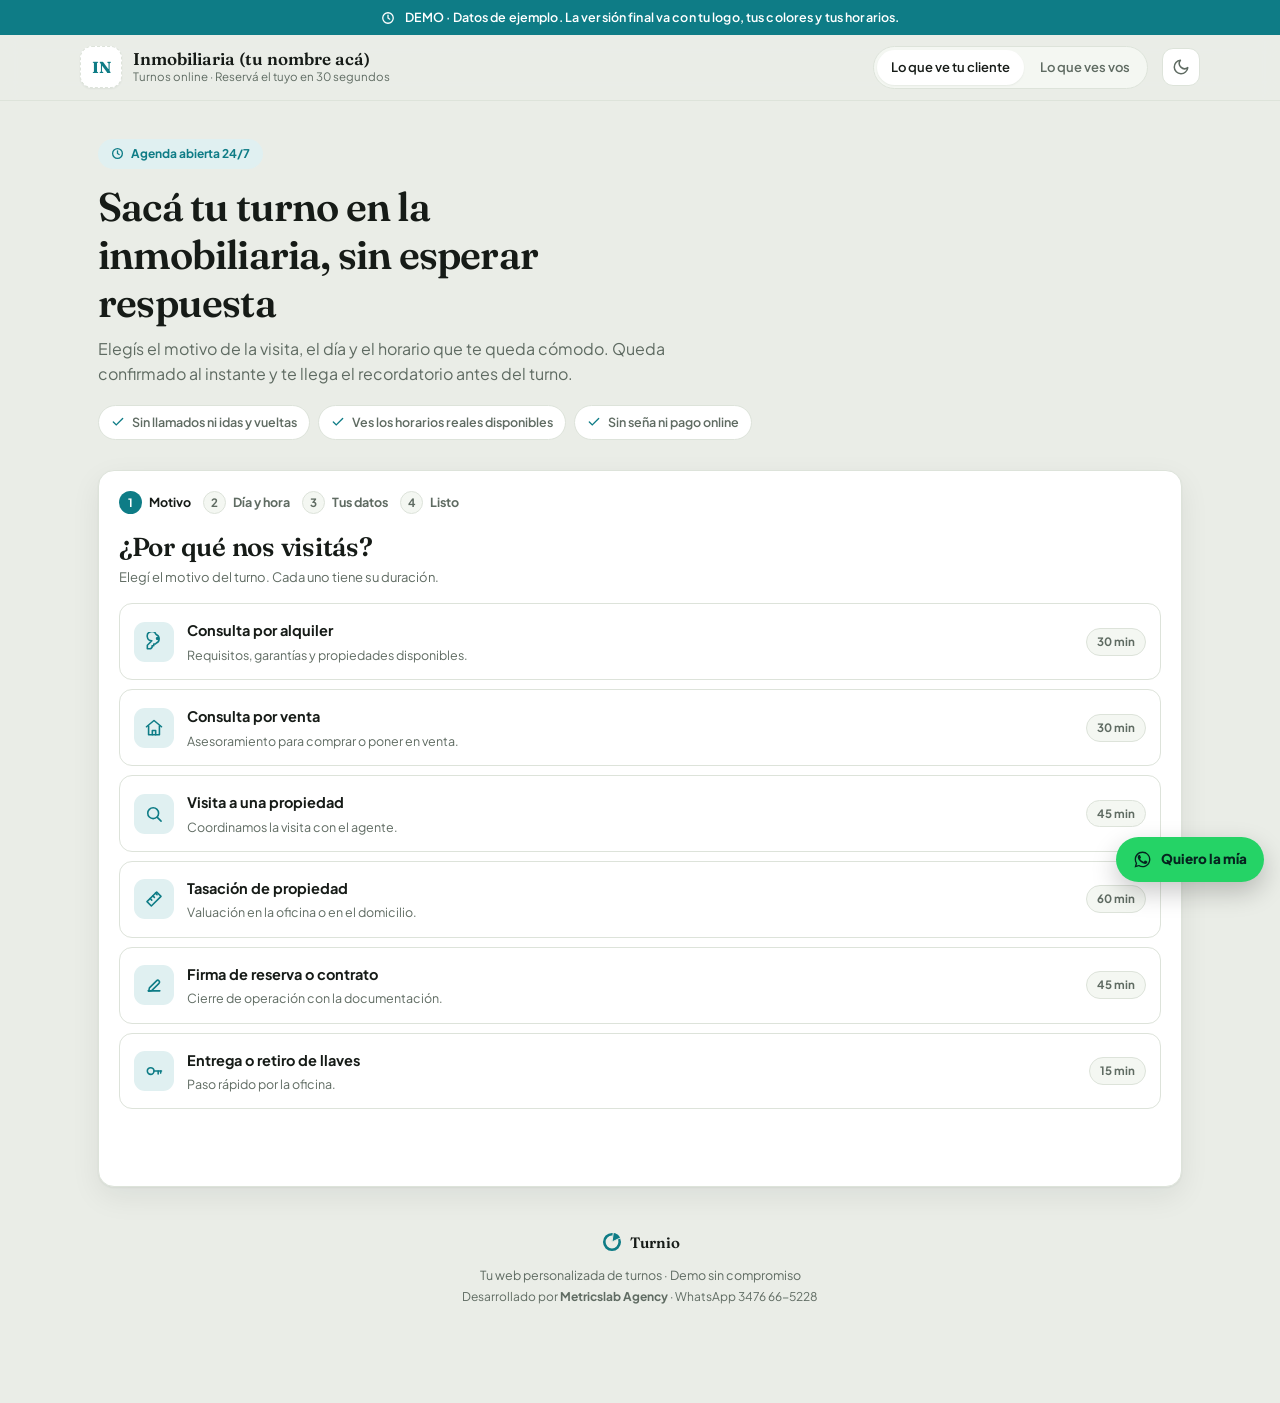
==== index.html @ 7fa16344 "Rename index_8.html to index.html" ====
<!doctype html>
<!--
  TURNIO · Tu web personalizada de turnos
  Demo a medida para inmobiliaria. Servicios, agentes y datos son de ejemplo.
  Sin sena y sin pago: solo agendar turno + panel de gestion.
  (c) Turnio · Desarrollado por Metricslab Agency · WhatsApp 3476 66-5228.
  Prohibida su reproduccion, copia o distribucion total o parcial sin autorizacion.

  ===========================================================
  PERSONALIZACION RAPIDA -> ver el objeto CONFIG al inicio del
  <script> principal (nombre, logo, colores, servicios, agentes).
  Los colores de marca se cambian en :root  --brand / --brand-d
  ===========================================================
-->
<html lang="es">
<head>
<meta charset="UTF-8" />
<meta name="viewport" content="width=device-width, initial-scale=1.0, viewport-fit=cover" />
<title>Turnio · Demo Inmobiliaria · Turnos online 24/7</title>
<meta name="description" content="Demo de Turnio para inmobiliarias: tus clientes reservan turno online 24/7 y vos manejas la agenda, las franjas horarias y los agentes desde tu panel." />
<meta name="author" content="Metricslab Agency" />
<meta name="robots" content="noindex" />
<meta property="og:title" content="Turnio · Turnos online para tu inmobiliaria" />
<meta property="og:description" content="Demo interactiva. Reserva de turnos 24/7 y panel de gestion con agenda por agente." />
<meta property="og:type" content="website" />
<link rel="icon" type="image/svg+xml" href="data:image/svg+xml,%3Csvg xmlns='http://www.w3.org/2000/svg' viewBox='0 0 100 100'%3E%3Cdefs%3E%3Cmask id='c'%3E%3Crect width='100' height='100' fill='white'/%3E%3Cpath d='M50 50 L91.34 29.83' stroke='black' stroke-width='4.5'/%3E%3Cpath d='M50 50 L56.40 4.45' stroke='black' stroke-width='4.5'/%3E%3C/mask%3E%3C/defs%3E%3Cg mask='url(%23c)' fill='%230E7C86' stroke='%230E7C86'%3E%3Ccircle cx='50' cy='50' r='35' fill='none' stroke-width='12'/%3E%3Cpath d='M50 50 L86.85 32.03 A41 41 0 0 0 55.71 9.40 Z'/%3E%3C/g%3E%3C/svg%3E" />
<link rel="preconnect" href="https://fonts.googleapis.com" />
<link rel="preconnect" href="https://fonts.gstatic.com" crossorigin />
<link href="https://fonts.googleapis.com/css2?family=Fraunces:opsz,wght@9..144,400;9..144,500;9..144,600;9..144,700&family=Plus+Jakarta+Sans:wght@400;500;600;700;800&display=swap" rel="stylesheet" />
<meta name="theme-color" content="#eaede7" media="(prefers-color-scheme: light)" />
<meta name="theme-color" content="#131714" media="(prefers-color-scheme: dark)" />
<script>
  (function(){ try{ if(window.matchMedia('(prefers-color-scheme: dark)').matches) document.documentElement.classList.add('dark'); }catch(e){} })()
</script>
<style>
:root{
  --brand:#0E7C86; --brand-d:#0a636b; --brand-ink:#ffffff; --brand-soft:#e0f0f1;
  --bg:#eaede7; --surf:#ffffff; --surf2:#f4f7f2; --txt:#161b17; --mut:#5f6b62;
  --bd:#dde3da; --bd2:#eaefe6;
  --ok:#20794d; --ok-soft:#dff0e6; --warn:#a76a12; --warn-soft:#fbeed5; --dang:#b6392c; --dang-soft:#fae2df;
  --sh:0 1px 2px rgba(20,30,25,.05), 0 10px 30px rgba(20,30,25,.07);
  --sh-s:0 1px 2px rgba(20,30,25,.06);
  --r:16px; --r-s:11px; --max:1120px;
}
html.dark{
  --brand:#37b3bd; --brand-d:#2b98a1; --brand-ink:#06231f; --brand-soft:#15343a;
  --bg:#111512; --surf:#191f1b; --surf2:#212823; --txt:#e9efea; --mut:#98a69e;
  --bd:#2a332d; --bd2:#232b26;
  --ok:#4cc38a; --ok-soft:#12301f; --warn:#e0a42b; --warn-soft:#332612; --dang:#f2705c; --dang-soft:#3a1c18;
  --sh:0 1px 2px rgba(0,0,0,.4), 0 12px 34px rgba(0,0,0,.35);
  --sh-s:0 1px 2px rgba(0,0,0,.4);
}
*{box-sizing:border-box}
html,body{margin:0;padding:0}
body{
  background:var(--bg); color:var(--txt);
  font-family:'Plus Jakarta Sans',system-ui,-apple-system,'Segoe UI',sans-serif;
  font-size:15px; line-height:1.55; -webkit-font-smoothing:antialiased;
  transition:background .25s ease,color .25s ease;
}
h1,h2,h3,h4{font-family:'Fraunces',Georgia,serif; font-weight:600; line-height:1.2; margin:0}
h1{font-size:clamp(26px,4.6vw,40px); letter-spacing:-.02em}
h2{font-size:clamp(20px,3vw,26px); letter-spacing:-.01em}
h3{font-size:17px}
p{margin:0}
a{color:inherit}
button,input,select,textarea{font:inherit;color:inherit}
.wrap{max-width:var(--max); margin:0 auto; padding:0 18px}
.mut{color:var(--mut)}
.sm{font-size:13px}
.xs{font-size:12px}
.b{font-weight:700}
.center{text-align:center}
.hide{display:none !important}

/* ---------- barra demo ---------- */
.demobar{background:var(--brand); color:var(--brand-ink); font-size:12.5px; font-weight:600; letter-spacing:.01em}
.demobar .wrap{display:flex; gap:10px; align-items:center; justify-content:center; padding:8px 18px; text-align:center; flex-wrap:wrap}
.demobar svg{flex:none}

/* ---------- header ---------- */
header{position:sticky; top:0; z-index:40; background:color-mix(in srgb,var(--bg) 88%,transparent); backdrop-filter:blur(10px); border-bottom:1px solid var(--bd)}
.hdr{display:flex; align-items:center; gap:14px; padding:11px 0; min-height:62px}
.brandbox{display:flex; align-items:center; gap:11px; min-width:0}
.logoph{width:42px;height:42px;border-radius:12px;background:var(--surf);border:1px dashed var(--bd);display:grid;place-items:center;flex:none;font-family:'Fraunces',serif;font-weight:700;font-size:16px;color:var(--brand);box-shadow:var(--sh-s)}
.bname{font-family:'Fraunces',serif; font-weight:600; font-size:17px; line-height:1.15; white-space:nowrap; overflow:hidden; text-overflow:ellipsis}
.bsub{font-size:11.5px; color:var(--mut); white-space:nowrap; overflow:hidden; text-overflow:ellipsis}
.spacer{flex:1}
.seg{display:flex; background:var(--surf2); border:1px solid var(--bd); border-radius:99px; padding:3px; gap:2px}
.seg button{border:0;background:transparent;border-radius:99px;padding:7px 14px;font-size:13px;font-weight:600;color:var(--mut);cursor:pointer;white-space:nowrap;transition:.15s}
.seg button.on{background:var(--surf); color:var(--txt); box-shadow:var(--sh-s)}
.iconbtn{width:38px;height:38px;border-radius:11px;border:1px solid var(--bd);background:var(--surf);display:grid;place-items:center;cursor:pointer;color:var(--mut);flex:none;transition:.15s}
.iconbtn:hover{color:var(--txt);border-color:var(--brand)}

/* ---------- generales ---------- */
.card{background:var(--surf); border:1px solid var(--bd); border-radius:var(--r); box-shadow:var(--sh)}
.pad{padding:20px}
.pad-s{padding:14px}
.btn{display:inline-flex;align-items:center;justify-content:center;gap:8px;border:1px solid transparent;background:var(--brand);color:var(--brand-ink);font-weight:700;font-size:14.5px;padding:12px 20px;border-radius:12px;cursor:pointer;transition:.15s;text-decoration:none}
.btn:hover{background:var(--brand-d)}
.btn:disabled{opacity:.45;cursor:not-allowed}
.btn.ghost{background:transparent;color:var(--txt);border-color:var(--bd)}
.btn.ghost:hover{border-color:var(--brand);color:var(--brand);background:transparent}
.btn.soft{background:var(--brand-soft);color:var(--brand);border-color:transparent}
.btn.sm{padding:8px 14px;font-size:13px;border-radius:10px}
.btn.wa{background:#25D366;color:#06231f}
.btn.wa:hover{background:#1eb757}
.pill{display:inline-flex;align-items:center;gap:6px;font-size:11.5px;font-weight:700;padding:4px 10px;border-radius:99px;background:var(--surf2);color:var(--mut);border:1px solid var(--bd)}
.pill.ok{background:var(--ok-soft);color:var(--ok);border-color:transparent}
.pill.warn{background:var(--warn-soft);color:var(--warn);border-color:transparent}
.pill.dang{background:var(--dang-soft);color:var(--dang);border-color:transparent}
.pill.brand{background:var(--brand-soft);color:var(--brand);border-color:transparent}
label.f{display:block;font-size:12.5px;font-weight:700;color:var(--mut);margin:0 0 5px}
input[type=text],input[type=tel],input[type=email],input[type=date],input[type=time],select,textarea{
  width:100%;background:var(--surf2);border:1px solid var(--bd);border-radius:11px;padding:11px 13px;font-size:14.5px;outline:none;transition:.15s}
input:focus,select:focus,textarea:focus{border-color:var(--brand);background:var(--surf);box-shadow:0 0 0 3px color-mix(in srgb,var(--brand) 16%,transparent)}
textarea{resize:vertical;min-height:78px}
.grid2{display:grid;grid-template-columns:1fr 1fr;gap:13px}
.row{display:flex;align-items:center;gap:10px}
.sep{height:1px;background:var(--bd2);margin:16px 0}
.switch{position:relative;width:42px;height:24px;border-radius:99px;background:var(--bd);border:0;cursor:pointer;flex:none;transition:.18s}
.switch:after{content:'';position:absolute;top:3px;left:3px;width:18px;height:18px;border-radius:50%;background:#fff;transition:.18s;box-shadow:0 1px 3px rgba(0,0,0,.3)}
.switch.on{background:var(--brand)}
.switch.on:after{left:21px}
.avat{width:34px;height:34px;border-radius:50%;display:grid;place-items:center;font-size:12.5px;font-weight:800;color:#fff;flex:none}

/* ---------- hero ---------- */
.hero{padding:38px 0 8px}
.hero .kicker{display:inline-flex;align-items:center;gap:7px;font-size:12px;font-weight:700;color:var(--brand);background:var(--brand-soft);padding:6px 13px;border-radius:99px;margin-bottom:14px}
.hero h1{margin-bottom:10px;max-width:19ch}
.hero p.lead{color:var(--mut);font-size:16px;max-width:52ch}
.feats{display:flex;gap:8px;flex-wrap:wrap;margin-top:18px}
.feat{display:flex;align-items:center;gap:7px;font-size:12.5px;font-weight:600;color:var(--mut);background:var(--surf);border:1px solid var(--bd);padding:7px 12px;border-radius:99px}
.feat svg{color:var(--brand)}

/* ---------- wizard ---------- */
.steps{display:flex;align-items:center;gap:6px;margin-bottom:18px;flex-wrap:wrap}
.step{display:flex;align-items:center;gap:7px;font-size:12.5px;font-weight:700;color:var(--mut)}
.step .n{width:23px;height:23px;border-radius:50%;display:grid;place-items:center;background:var(--surf2);border:1px solid var(--bd);font-size:11.5px}
.step.on{color:var(--txt)} .step.on .n{background:var(--brand);color:var(--brand-ink);border-color:transparent}
.step.done .n{background:var(--brand-soft);color:var(--brand);border-color:transparent}
.step .bar{width:16px;height:1.5px;background:var(--bd)}
.opt{display:flex;align-items:center;gap:13px;width:100%;text-align:left;background:var(--surf);border:1.5px solid var(--bd);border-radius:13px;padding:14px;cursor:pointer;transition:.15s;margin-bottom:9px}
.opt:hover{border-color:var(--brand);transform:translateY(-1px)}
.opt.sel{border-color:var(--brand);background:var(--brand-soft)}
.opt .ic{width:40px;height:40px;border-radius:11px;background:var(--brand-soft);color:var(--brand);display:grid;place-items:center;flex:none}
.opt.sel .ic{background:var(--brand);color:var(--brand-ink)}
.opt .t{font-weight:700;font-size:14.5px}
.opt .d{font-size:12.5px;color:var(--mut)}
.days{display:flex;gap:8px;overflow-x:auto;padding:2px 2px 10px;scrollbar-width:thin}
.day{flex:none;width:64px;padding:9px 0;border-radius:12px;border:1.5px solid var(--bd);background:var(--surf);cursor:pointer;text-align:center;transition:.15s}
.day:hover:not(:disabled){border-color:var(--brand)}
.day.sel{background:var(--brand);border-color:var(--brand);color:var(--brand-ink)}
.day:disabled{opacity:.35;cursor:not-allowed}
.day .dw{font-size:10.5px;font-weight:700;text-transform:uppercase;letter-spacing:.04em;opacity:.75}
.day .dn{font-size:19px;font-weight:800;font-family:'Fraunces',serif;line-height:1.15}
.day .dm{font-size:10.5px;opacity:.7}
.slots{display:grid;grid-template-columns:repeat(auto-fill,minmax(84px,1fr));gap:8px}
.slot{padding:11px 4px;border-radius:11px;border:1.5px solid var(--bd);background:var(--surf);font-weight:700;font-size:14px;cursor:pointer;transition:.15s}
.slot:hover{border-color:var(--brand);color:var(--brand)}
.slot.sel{background:var(--brand);border-color:var(--brand);color:var(--brand-ink)}
.resume{background:var(--surf2);border:1px solid var(--bd);border-radius:13px;padding:14px}
.resume .l{display:flex;justify-content:space-between;gap:12px;padding:5px 0;font-size:13.5px}
.resume .l span:first-child{color:var(--mut)}
.resume .l span:last-child{font-weight:700;text-align:right}
.okmark{width:64px;height:64px;border-radius:50%;background:var(--ok-soft);color:var(--ok);display:grid;place-items:center;margin:0 auto 14px}

/* ---------- panel ---------- */
.ptabs{display:flex;gap:6px;overflow-x:auto;padding-bottom:2px;margin-bottom:16px}
.ptab{flex:none;border:1px solid var(--bd);background:var(--surf);border-radius:99px;padding:8px 15px;font-size:13px;font-weight:700;color:var(--mut);cursor:pointer;transition:.15s;display:flex;align-items:center;gap:7px}
.ptab.on{background:var(--txt);color:var(--bg);border-color:transparent}
.kpis{display:grid;grid-template-columns:repeat(4,1fr);gap:11px;margin-bottom:16px}
.kpi{background:var(--surf);border:1px solid var(--bd);border-radius:13px;padding:13px 14px}
.kpi .v{font-family:'Fraunces',serif;font-size:25px;font-weight:600;line-height:1.1}
.kpi .k{font-size:11.5px;color:var(--mut);font-weight:600}
.appt{display:flex;gap:12px;align-items:flex-start;padding:13px;border:1px solid var(--bd);border-radius:13px;background:var(--surf);margin-bottom:9px}
.appt.cancel{opacity:.55}
.appt.block{background:repeating-linear-gradient(45deg,var(--surf2),var(--surf2) 8px,transparent 8px,transparent 16px)}
.appt .hh{font-family:'Fraunces',serif;font-size:18px;font-weight:600;width:56px;flex:none;line-height:1.2}
.appt .hh small{display:block;font-family:'Plus Jakarta Sans',sans-serif;font-size:10.5px;color:var(--mut);font-weight:600}
.hrow{display:flex;align-items:center;gap:10px;padding:11px 0;border-bottom:1px solid var(--bd2);flex-wrap:wrap}
.hrow:last-child{border-bottom:0}
.hrow .dname{width:88px;font-weight:700;font-size:13.5px;flex:none;text-transform:capitalize}
.blk{display:flex;align-items:center;gap:6px;background:var(--surf2);border:1px solid var(--bd);border-radius:10px;padding:5px 8px}
.blk input[type=time]{width:96px;padding:5px 7px;font-size:13px;border-radius:7px;background:var(--surf)}
.xbtn{border:0;background:transparent;color:var(--mut);cursor:pointer;font-size:16px;line-height:1;padding:2px 4px;border-radius:6px}
.xbtn:hover{color:var(--dang);background:var(--dang-soft)}
.note{background:var(--brand-soft);border-radius:13px;padding:13px 15px;font-size:13.5px;color:var(--txt);display:flex;gap:11px;align-items:flex-start}
.note svg{color:var(--brand);flex:none;margin-top:2px}
.tbl{width:100%;border-collapse:collapse;font-size:13.5px}
.tbl th{text-align:left;font-size:11.5px;color:var(--mut);text-transform:uppercase;letter-spacing:.05em;padding:0 10px 9px;font-weight:700}
.tbl td{padding:11px 10px;border-top:1px solid var(--bd2);vertical-align:middle}

/* ---------- whatsapp cta ---------- */
#wafab{position:fixed;right:16px;bottom:18px;z-index:60;display:flex;align-items:center;gap:9px;background:#25D366;color:#06231f;font-weight:800;font-size:13.5px;padding:12px 17px;border-radius:99px;text-decoration:none;box-shadow:0 10px 26px rgba(0,0,0,.22);transition:.18s}
#wafab:hover{transform:translateY(-2px)}
#cta{position:fixed;inset:0;z-index:90;background:rgba(10,16,13,.55);backdrop-filter:blur(3px);display:grid;place-items:end center;padding:18px;opacity:0;transition:opacity .25s ease}
#cta.on{opacity:1}
#cta .box{background:var(--surf);border:1px solid var(--bd);border-radius:20px;padding:22px;max-width:400px;width:100%;box-shadow:0 20px 60px rgba(0,0,0,.3);transform:translateY(16px);transition:transform .28s cubic-bezier(.2,.8,.3,1);position:relative;text-align:center}
#cta.on .box{transform:none}
#cta .x{position:absolute;top:10px;right:12px;border:0;background:transparent;color:var(--mut);font-size:23px;line-height:1;cursor:pointer}
#cta h3{font-size:20px;margin-bottom:7px}
#cta p{color:var(--mut);font-size:14px;margin-bottom:16px}
#cta .btn{width:100%}
#cta .later{margin-top:9px;border:0;background:transparent;color:var(--mut);font-size:12.5px;font-weight:600;cursor:pointer;text-decoration:underline}
@media(min-width:560px){#cta{place-items:center}}

footer{padding:34px 0 96px;color:var(--mut);font-size:12.5px}
.tio{display:inline-flex;align-items:center;gap:7px;font-family:'Fraunces',serif;font-weight:600;color:var(--txt);font-size:15px}

@media(max-width:760px){
  .grid2{grid-template-columns:1fr}
  .kpis{grid-template-columns:1fr 1fr}
  .hdr{flex-wrap:wrap;padding:10px 0;gap:10px}
  .brandbox{flex:1;min-width:0}
  .hdr .spacer{display:none}
  .seg{width:100%;order:3}
  .seg button{flex:1}
  .hero{padding:26px 0 4px}
  .pad{padding:16px}
  .appt .hh{width:50px;font-size:16px}
  .hrow .dname{width:100%}
}
</style>
</head>
<body>

<div class="demobar">
  <div class="wrap">
    <svg width="14" height="14" viewBox="0 0 24 24" fill="none" stroke="currentColor" stroke-width="2.2" stroke-linecap="round"><circle cx="12" cy="12" r="9"/><path d="M12 7v5l3 2"/></svg>
    <span id="demotxt">DEMO · Datos de ejemplo. La versión final va con tu logo, tus colores y tus horarios.</span>
  </div>
</div>

<header>
  <div class="wrap hdr">
    <div class="brandbox">
      <div class="logoph" id="logoph" title="Acá va el logo de la inmobiliaria">IN</div>
      <div style="min-width:0">
        <div class="bname" id="bname">Inmobiliaria (tu nombre acá)</div>
        <div class="bsub" id="bsub">Turnos online · Reservá el tuyo en 30 segundos</div>
      </div>
    </div>
    <div class="spacer"></div>
    <div class="seg" role="tablist">
      <button id="tab-cli" class="on">Lo que ve tu cliente</button>
      <button id="tab-pan">Lo que ves vos</button>
    </div>
    <button class="iconbtn" id="theme" aria-label="Cambiar tema">
      <svg id="ic-moon" width="18" height="18" viewBox="0 0 24 24" fill="none" stroke="currentColor" stroke-width="2" stroke-linecap="round" stroke-linejoin="round"><path d="M21 12.8A9 9 0 1 1 11.2 3a7 7 0 0 0 9.8 9.8z"/></svg>
      <svg id="ic-sun" class="hide" width="18" height="18" viewBox="0 0 24 24" fill="none" stroke="currentColor" stroke-width="2" stroke-linecap="round"><circle cx="12" cy="12" r="4.2"/><path d="M12 2v2M12 20v2M2 12h2M20 12h2M4.9 4.9l1.5 1.5M17.6 17.6l1.5 1.5M19.1 4.9l-1.5 1.5M6.4 17.6l-1.5 1.5"/></svg>
    </button>
  </div>
</header>

<!-- ============ VISTA CLIENTE ============ -->
<main id="view-cli">
  <section class="hero">
    <div class="wrap">
      <span class="kicker">
        <svg width="13" height="13" viewBox="0 0 24 24" fill="none" stroke="currentColor" stroke-width="2.4" stroke-linecap="round"><circle cx="12" cy="12" r="9"/><path d="M12 7v5l3 2"/></svg>
        Agenda abierta 24/7
      </span>
      <h1>Sacá tu turno en la inmobiliaria, sin esperar respuesta</h1>
      <p class="lead">Elegís el motivo de la visita, el día y el horario que te queda cómodo. Queda confirmado al instante y te llega el recordatorio antes del turno.</p>
      <div class="feats">
        <span class="feat"><svg width="14" height="14" viewBox="0 0 24 24" fill="none" stroke="currentColor" stroke-width="2.3" stroke-linecap="round"><path d="M20 6L9 17l-5-5"/></svg> Sin llamados ni idas y vueltas</span>
        <span class="feat"><svg width="14" height="14" viewBox="0 0 24 24" fill="none" stroke="currentColor" stroke-width="2.3" stroke-linecap="round"><path d="M20 6L9 17l-5-5"/></svg> Ves los horarios reales disponibles</span>
        <span class="feat"><svg width="14" height="14" viewBox="0 0 24 24" fill="none" stroke="currentColor" stroke-width="2.3" stroke-linecap="round"><path d="M20 6L9 17l-5-5"/></svg> Sin seña ni pago online</span>
      </div>
    </div>
  </section>

  <section class="wrap" style="padding-top:22px;padding-bottom:10px">
    <div class="card pad" id="wizard">
      <div class="steps" id="steps"></div>
      <div id="stepbody"></div>
      <div class="row" id="navrow" style="margin-top:18px;justify-content:space-between">
        <button class="btn ghost sm" id="back">Volver</button>
        <button class="btn" id="next">Continuar</button>
      </div>
    </div>
  </section>
</main>

<!-- ============ VISTA PANEL ============ -->
<main id="view-pan" class="hide">
  <section class="wrap" style="padding-top:24px">
    <div class="row" style="justify-content:space-between;align-items:flex-end;flex-wrap:wrap;gap:12px;margin-bottom:16px">
      <div>
        <h2>Panel de gestión</h2>
        <p class="mut sm">Esto lo ves solo vos. Desde acá manejás la agenda, las franjas horarias y los agentes.</p>
      </div>
      <span class="pill brand">
        <svg width="12" height="12" viewBox="0 0 24 24" fill="none" stroke="currentColor" stroke-width="2.4" stroke-linecap="round"><rect x="3" y="11" width="18" height="10" rx="2"/><path d="M8 11V7a4 4 0 0 1 8 0v4"/></svg>
        Acceso privado
      </span>
    </div>

    <div class="kpis" id="kpis"></div>

    <div class="ptabs" id="ptabs">
      <button class="ptab on" data-p="agenda">Agenda</button>
      <button class="ptab" data-p="horarios">Horarios y franjas</button>
      <button class="ptab" data-p="agentes">Agentes</button>
      <button class="ptab" data-p="servicios">Tipos de turno</button>
    </div>

    <div id="panelbody"></div>
  </section>
</main>

<footer>
  <div class="wrap center">
    <div class="tio">
      <svg width="22" height="22" viewBox="0 0 100 100"><defs><mask id="tiomask"><rect width="100" height="100" fill="white"/><path d="M50 50 L91.34 29.83" stroke="black" stroke-width="4.5"/><path d="M50 50 L56.40 4.45" stroke="black" stroke-width="4.5"/></mask></defs><g mask="url(#tiomask)" fill="currentColor" stroke="currentColor" style="color:var(--brand)"><circle cx="50" cy="50" r="35" fill="none" stroke-width="12"/><path d="M50 50 L86.85 32.03 A41 41 0 0 0 55.71 9.40 Z"/></g></svg>
      Turnio
    </div>
    <p style="margin-top:7px">Tu web personalizada de turnos · Demo sin compromiso</p>
    <p style="margin-top:3px" class="xs">Desarrollado por <strong>Metricslab Agency</strong> · WhatsApp 3476 66-5228</p>
  </div>
</footer>

<a id="wafab" href="#" target="_blank" rel="noopener">
  <svg width="19" height="19" viewBox="0 0 24 24" fill="currentColor"><path d="M17.47 14.38c-.3-.15-1.76-.87-2.03-.97-.27-.1-.47-.15-.67.15-.2.3-.77.97-.94 1.17-.17.2-.35.22-.65.07-.3-.15-1.25-.46-2.39-1.47-.88-.79-1.48-1.76-1.65-2.06-.17-.3-.02-.46.13-.61.13-.13.3-.35.45-.52.15-.17.2-.3.3-.5.1-.2.05-.37-.02-.52-.07-.15-.67-1.61-.92-2.21-.24-.58-.49-.5-.67-.51h-.57c-.2 0-.52.07-.79.37-.27.3-1.04 1.01-1.04 2.47s1.07 2.86 1.22 3.06c.15.2 2.1 3.2 5.08 4.49.71.31 1.26.49 1.69.63.71.23 1.36.19 1.87.12.57-.09 1.76-.72 2.01-1.41.25-.7.25-1.29.17-1.42-.07-.13-.27-.2-.57-.35z"/><path d="M12.04 2C6.58 2 2.13 6.45 2.13 11.91c0 1.75.46 3.46 1.32 4.96L2 22l5.25-1.38a9.86 9.86 0 0 0 4.79 1.22h.01c5.46 0 9.91-4.45 9.91-9.91 0-2.65-1.03-5.14-2.9-7.01A9.82 9.82 0 0 0 12.04 2zm0 18.13h-.01a8.2 8.2 0 0 1-4.18-1.15l-.3-.18-3.12.82.83-3.04-.2-.31a8.17 8.17 0 0 1-1.25-4.36c0-4.54 3.7-8.24 8.24-8.24 2.2 0 4.27.86 5.83 2.42a8.18 8.18 0 0 1 2.41 5.83c0 4.54-3.7 8.24-8.25 8.24z"/></svg>
  Quiero la mía
</a>
<script>
(function(){
'use strict';

/* =======================================================================
   CONFIG  ·  todo lo personalizable de la demo, en un solo lugar
   ======================================================================= */
var CONFIG = {
  nombre:      'Inmobiliaria (tu nombre acá)',
  iniciales:   'IN',
  subtitulo:   'Turnos online · Reservá el tuyo en 30 segundos',
  direccion:   'Av. Siempreviva 742 · Timbúes, Santa Fe',
  telefono:    '3476 00-0000',
  waLucas:     '5493476665228',
  waMensaje:   '¡Hola Lucas! Vi la demo de Turnio para la inmobiliaria y quiero saber cómo seguir con la versión final.'
};

/* ---------- iconos ---------- */
var IC = {
  llave:'<path d="M14.5 3a5.5 5.5 0 1 0-5.1 7.5L4 15.9V20h4.1l1.6-1.6v-2h2v-2h2l1.2-1.2A5.5 5.5 0 0 0 14.5 3z"/><circle cx="16.2" cy="7.8" r="1.1" fill="currentColor"/>',
  casa:'<path d="M3 10.5 12 3l9 7.5"/><path d="M5.5 9.6V20h13V9.6"/><path d="M10 20v-5h4v5"/>',
  lupa:'<circle cx="11" cy="11" r="6.5"/><path d="M16 16l4.5 4.5"/>',
  regla:'<path d="M3.6 15.2 15.2 3.6l5.2 5.2L8.8 20.4z"/><path d="M7.4 11.4l1.9 1.9M10.6 8.2l1.9 1.9M13.8 5l1.9 1.9"/>',
  firma:'<path d="M5 19h14"/><path d="M6.5 15.5 15 7a2.1 2.1 0 1 1 3 3l-8.5 8.5-3.8.9z"/>',
  llavero:'<circle cx="8" cy="12" r="4"/><path d="M12 12h9"/><path d="M17 12v3.5M20 12v2.5"/>',
  reloj:'<circle cx="12" cy="12" r="9"/><path d="M12 7v5l3 2"/>',
  user:'<circle cx="12" cy="8" r="3.6"/><path d="M4.5 20c1.2-3.6 4-5.4 7.5-5.4S18.3 16.4 19.5 20"/>'
};
function svg(p,s){ return '<svg width="'+(s||20)+'" height="'+(s||20)+'" viewBox="0 0 24 24" fill="none" stroke="currentColor" stroke-width="1.9" stroke-linecap="round" stroke-linejoin="round">'+p+'</svg>'; }

/* =======================================================================
   DATOS DE LA DEMO  (en memoria: se reinician al recargar la página)
   ======================================================================= */
var DB = {
  servicios:[
    {id:'s1', n:'Consulta por alquiler',       d:'Requisitos, garantías y propiedades disponibles.', dur:30, ic:IC.llave,   on:true},
    {id:'s2', n:'Consulta por venta',          d:'Asesoramiento para comprar o poner en venta.',     dur:30, ic:IC.casa,    on:true},
    {id:'s3', n:'Visita a una propiedad',      d:'Coordinamos la visita con el agente.',             dur:45, ic:IC.lupa,    on:true},
    {id:'s4', n:'Tasación de propiedad',       d:'Valuación en la oficina o en el domicilio.',       dur:60, ic:IC.regla,   on:true},
    {id:'s5', n:'Firma de reserva o contrato', d:'Cierre de operación con la documentación.',        dur:45, ic:IC.firma,   on:true},
    {id:'s6', n:'Entrega o retiro de llaves',  d:'Paso rápido por la oficina.',                      dur:15, ic:IC.llavero, on:true}
  ],
  agentes:[
    {id:'a1', n:'Agente titular',  rol:'Corredor/a a cargo', color:'#0E7C86', on:true,  hor:null},
    {id:'a2', n:'Martín G.',       rol:'Agente inmobiliario', color:'#7c5cbf', on:false, hor:null},
    {id:'a3', n:'Carla D.',        rol:'Agente inmobiliaria', color:'#c2703d', on:false, hor:null}
  ],
  turnos:[]
};

function horarioBase(){
  var h={};
  for(var d=0;d<7;d++){
    if(d===0)      h[d]={on:false, bl:[]};
    else if(d===6) h[d]={on:true,  bl:[{a:'09:30',b:'12:30'}]};
    else           h[d]={on:true,  bl:[{a:'09:00',b:'12:30'},{a:'16:00',b:'19:30'}]};
  }
  return h;
}
DB.agentes.forEach(function(a){ a.hor=horarioBase(); });
DB.agentes[1].hor[6]={on:false,bl:[]};

/* ---------- helpers de fecha ---------- */
var DIAS=['domingo','lunes','martes','miércoles','jueves','viernes','sábado'];
var DIAS3=['dom','lun','mar','mié','jue','vie','sáb'];
var MESES=['enero','febrero','marzo','abril','mayo','junio','julio','agosto','septiembre','octubre','noviembre','diciembre'];
var MES3=['ene','feb','mar','abr','may','jun','jul','ago','sep','oct','nov','dic'];
function iso(d){ return d.getFullYear()+'-'+String(d.getMonth()+1).padStart(2,'0')+'-'+String(d.getDate()).padStart(2,'0'); }
function fromIso(s){ var p=s.split('-'); return new Date(+p[0],+p[1]-1,+p[2]); }
function addDays(d,n){ var x=new Date(d.getTime()); x.setDate(x.getDate()+n); return x; }
function hm(s){ var p=s.split(':'); return (+p[0])*60+(+p[1]); }
function mh(m){ return String(Math.floor(m/60)).padStart(2,'0')+':'+String(m%60).padStart(2,'0'); }
function fechaLarga(s){ var d=fromIso(s); return DIAS[d.getDay()]+' '+d.getDate()+' de '+MESES[d.getMonth()]; }
function cap(s){ return s.charAt(0).toUpperCase()+s.slice(1); }
function uid(){ return 't'+Math.random().toString(36).slice(2,8); }

var HOY = new Date(); HOY.setHours(0,0,0,0);
var AHORA = new Date();

function agentesOn(){ return DB.agentes.filter(function(a){return a.on;}); }
function serviciosOn(){ return DB.servicios.filter(function(s){return s.on;}); }
function agente(id){ for(var i=0;i<DB.agentes.length;i++) if(DB.agentes[i].id===id) return DB.agentes[i]; return null; }
function servicio(id){ for(var i=0;i<DB.servicios.length;i++) if(DB.servicios[i].id===id) return DB.servicios[i]; return null; }

/* ---------- disponibilidad ---------- */
function slots(ag, fecha, dur){
  var cfg = ag.hor[fromIso(fecha).getDay()];
  if(!cfg || !cfg.on) return [];
  var ocup = DB.turnos.filter(function(t){ return t.fecha===fecha && t.ag===ag.id && t.estado!=='cancelado'; })
                      .map(function(t){ return [hm(t.hora), hm(t.hora)+t.dur]; });
  var esHoy = (fecha===iso(AHORA));
  var minNow = AHORA.getHours()*60+AHORA.getMinutes()+60;
  var out=[];
  cfg.bl.forEach(function(b){
    var a=hm(b.a), z=hm(b.b);
    for(var t=a; t+dur<=z; t+=30){
      if(esHoy && t<minNow) continue;
      var choca=false;
      for(var i=0;i<ocup.length;i++){ if(t < ocup[i][1] && t+dur > ocup[i][0]) choca=true; }
      if(!choca) out.push(t);
    }
  });
  return out;
}
function hayHueco(ag,fecha,dur){ return slots(ag,fecha,dur).length>0; }

/* ---------- turnos de ejemplo ---------- */
(function seed(){
  var ej=[
    [0,'09:30','s1','Lucía Benítez','3476 42-5566','Consulta por un 2 ambientes'],
    [0,'11:00','s3','Gonzalo Sosa','3476 47-1180','Visita al PH de calle San Martín'],
    [0,'17:30','s2','Marta Ibáñez','3476 40-2255',''],
    [1,'10:00','s3','Sofía Ledesma','3476 41-2233','Quiere ver el depto de 2 amb. de calle Mitre'],
    [1,'16:30','s1','Ramiro Paz','3476 55-8890',''],
    [2,'09:30','s4','Familia Duarte','3476 44-1120','Tasación de la casa de Barrio Norte'],
    [2,'17:00','s2','Nicolás Ferrer','341 615-3390',''],
    [3,'11:00','s5','Vanina Ruiz','3476 40-7788','Firma de reserva'],
    [4,'16:00','s3','Julián Vega','3476 43-9021','']
  ];
  ej.forEach(function(e){
    var f = iso(addDays(HOY,e[0]));
    var s = servicio(e[2]);
    DB.turnos.push({id:uid(), fecha:f, hora:e[1], dur:s.dur, sv:s.id, ag:'a1',
                    cli:e[3], tel:e[4], mail:'', nota:e[5], estado:'confirmado', tipo:'turno'});
  });
})();

/* =======================================================================
   ESTADO DE LA APP
   ======================================================================= */
var app = { vista:'cli', paso:0, sv:null, ag:null, fecha:null, hora:null,
            datos:{n:'',tel:'',mail:'',nota:''}, ultimo:null, panel:'agenda', panelFecha:iso(HOY) };

function pasos(){
  var p=['sv'];
  if(agentesOn().length>1) p.push('ag');
  p.push('fh','datos','ok');
  return p;
}
var TITULOS={sv:'Motivo',ag:'Agente',fh:'Día y hora',datos:'Tus datos',ok:'Listo'};

var $ = function(s){ return document.querySelector(s); };

/* =======================================================================
   WIZARD DE RESERVA
   ======================================================================= */
function renderSteps(){
  var P=pasos(), h='';
  P.forEach(function(k,i){
    var cl = i===app.paso ? 'on' : (i<app.paso ? 'done':'');
    h += '<div class="step '+cl+'"><span class="n">'+(i<app.paso?'✓':(i+1))+'</span>'+TITULOS[k]+'</div>';
    if(i<P.length-1) h+='<span class="bar"></span>';
  });
  $('#steps').innerHTML=h;
}

function renderPaso(){
  var P=pasos(), k=P[app.paso], b=$('#stepbody'), h='';

  if(k==='sv'){
    h='<h2 style="margin-bottom:4px">¿Por qué nos visitás?</h2><p class="mut sm" style="margin-bottom:16px">Elegí el motivo del turno. Cada uno tiene su duración.</p>';
    serviciosOn().forEach(function(s){
      h+='<button class="opt '+(app.sv===s.id?'sel':'')+'" data-sv="'+s.id+'">'
        +'<span class="ic">'+svg(s.ic)+'</span>'
        +'<span style="flex:1"><span class="t">'+s.n+'</span><br><span class="d">'+s.d+'</span></span>'
        +'<span class="pill">'+s.dur+' min</span></button>';
    });
  }

  if(k==='ag'){
    h='<h2 style="margin-bottom:4px">¿Con qué agente?</h2><p class="mut sm" style="margin-bottom:16px">Cada agente tiene su propia agenda y sus horarios.</p>';
    agentesOn().forEach(function(a){
      var ini=a.n.split(' ').map(function(x){return x[0];}).join('').slice(0,2).toUpperCase();
      h+='<button class="opt '+(app.ag===a.id?'sel':'')+'" data-ag="'+a.id+'">'
        +'<span class="avat" style="background:'+a.color+'">'+ini+'</span>'
        +'<span style="flex:1"><span class="t">'+a.n+'</span><br><span class="d">'+a.rol+'</span></span></button>';
    });
    h+='<button class="opt '+(app.ag==='cualquiera'?'sel':'')+'" data-ag="cualquiera">'
      +'<span class="ic">'+svg(IC.reloj)+'</span>'
      +'<span style="flex:1"><span class="t">El primero disponible</span><br><span class="d">Me acomodo al horario que haya antes.</span></span></button>';
  }

  if(k==='fh'){
    var sv=servicio(app.sv);
    h='<h2 style="margin-bottom:4px">Elegí el día</h2><p class="mut sm" style="margin-bottom:14px">'+sv.n+' · '+sv.dur+' minutos'+(app.ag&&app.ag!=='cualquiera'?' · con '+agente(app.ag).n:'')+'</p><div class="days" id="days"></div>';
    h+='<div id="slotwrap" style="margin-top:6px"></div>';
  }

  if(k==='datos'){
    h='<h2 style="margin-bottom:4px">Tus datos</h2><p class="mut sm" style="margin-bottom:16px">Solo para confirmarte el turno y avisarte si hay algún cambio.</p>'
     +'<div class="grid2"><div><label class="f">Nombre y apellido *</label><input id="i-n" type="text" placeholder="Ej: María Gómez" value="'+app.datos.n+'"></div>'
     +'<div><label class="f">Teléfono / WhatsApp *</label><input id="i-tel" type="tel" placeholder="Ej: 3476 44-1234" value="'+app.datos.tel+'"></div></div>'
     +'<div style="margin-top:13px"><label class="f">Email (opcional)</label><input id="i-mail" type="email" placeholder="Para el recordatorio por mail" value="'+app.datos.mail+'"></div>'
     +'<div style="margin-top:13px"><label class="f">¿Algo que nos quieras contar? (opcional)</label><textarea id="i-nota" placeholder="Ej: me interesa el depto de 2 ambientes de calle Mitre">'+app.datos.nota+'</textarea></div>'
     +'<div class="sep"></div><div class="resume">'+resumenHtml()+'</div>';
  }

  if(k==='ok'){
    var t=app.ultimo, a=agente(t.ag), s=servicio(t.sv);
    h='<div class="center" style="padding:6px 0 4px">'
     +'<div class="okmark"><svg width="30" height="30" viewBox="0 0 24 24" fill="none" stroke="currentColor" stroke-width="2.6" stroke-linecap="round" stroke-linejoin="round"><path d="M20 6L9 17l-5-5"/></svg></div>'
     +'<h2>¡Turno confirmado!</h2>'
     +'<p class="mut sm" style="margin:6px auto 18px;max-width:44ch">Te esperamos en la oficina. Vas a recibir un recordatorio 24 horas antes por WhatsApp y por mail.</p></div>'
     +'<div class="resume">'
     +'<div class="l"><span>Motivo</span><span>'+s.n+'</span></div>'
     +'<div class="l"><span>Día</span><span>'+cap(fechaLarga(t.fecha))+'</span></div>'
     +'<div class="l"><span>Hora</span><span>'+t.hora+' hs ('+t.dur+' min)</span></div>'
     +'<div class="l"><span>Te atiende</span><span>'+a.n+'</span></div>'
     +'<div class="l"><span>A nombre de</span><span>'+t.cli+'</span></div>'
     +'<div class="l"><span>Dónde</span><span>'+CONFIG.direccion+'</span></div>'
     +'<div class="l"><span>A pagar ahora</span><span style="color:var(--ok)">Nada · sin seña</span></div>'
     +'</div>'
     +'<div class="row" style="margin-top:14px;gap:9px;flex-wrap:wrap">'
     +'<button class="btn ghost sm" id="ics">Agendar en mi calendario</button>'
     +'<button class="btn soft sm" id="otro">Sacar otro turno</button></div>'
     +'<div class="note" style="margin-top:16px">'+svg(IC.reloj,17)+'<div><strong>Así de simple lo vive tu cliente.</strong> No te escribió, no esperó respuesta y el turno ya está cargado en tu agenda. Mirá cómo lo ves vos en la pestaña <em>“Lo que ves vos”</em>.</div></div>';
  }

  b.innerHTML=h;
  if(k==='fh') renderDias();

  var P2=pasos();
  $('#back').style.visibility = (app.paso===0 || k==='ok') ? 'hidden':'visible';
  $('#next').classList.toggle('hide', k==='ok' || k==='sv' || k==='ag' || (k==='fh' && !app.hora));
  $('#next').textContent = (k==='datos') ? 'Confirmar turno' : 'Continuar';
  $('#navrow').classList.toggle('hide', k==='ok');
}

function resumenHtml(){
  var s=servicio(app.sv), a=agente(app.ag)||{n:'—'};
  return '<div class="l"><span>Motivo</span><span>'+s.n+'</span></div>'
        +'<div class="l"><span>Día y hora</span><span>'+cap(fechaLarga(app.fecha))+' · '+app.hora+' hs</span></div>'
        +'<div class="l"><span>Te atiende</span><span>'+a.n+'</span></div>'
        +'<div class="l"><span>Duración</span><span>'+s.dur+' min</span></div>'
        +'<div class="l"><span>A pagar ahora</span><span style="color:var(--ok)">Nada · sin seña</span></div>';
}

function agenteParaFecha(fecha,dur){
  if(app.ag && app.ag!=='cualquiera') return agente(app.ag);
  var list=agentesOn();
  for(var i=0;i<list.length;i++) if(hayHueco(list[i],fecha,dur)) return list[i];
  return list[0];
}

function renderDias(){
  var sv=servicio(app.sv), h='';
  for(var i=0;i<21;i++){
    var d=addDays(HOY,i), f=iso(d);
    var libre = (app.ag && app.ag!=='cualquiera')
      ? hayHueco(agente(app.ag),f,sv.dur)
      : agentesOn().some(function(a){ return hayHueco(a,f,sv.dur); });
    h+='<button class="day '+(app.fecha===f?'sel':'')+'" data-f="'+f+'" '+(libre?'':'disabled')+'>'
      +'<div class="dw">'+(i===0?'hoy':DIAS3[d.getDay()])+'</div><div class="dn">'+d.getDate()+'</div><div class="dm">'+MES3[d.getMonth()]+'</div></button>';
  }
  $('#days').innerHTML=h;
  renderSlots();
}

function renderSlots(){
  var w=$('#slotwrap'); if(!w) return;
  if(!app.fecha){ w.innerHTML='<p class="mut sm">Elegí un día para ver los horarios disponibles.</p>'; return; }
  var sv=servicio(app.sv), ag=agenteParaFecha(app.fecha,sv.dur);
  var list=slots(ag,app.fecha,sv.dur);
  if(!list.length){ w.innerHTML='<p class="mut sm">No quedan horarios ese día. Probá con otro.</p>'; return; }
  var man=list.filter(function(m){return m<780;}), tar=list.filter(function(m){return m>=780;});
  var h='<h3 style="margin:10px 0 4px">Horarios disponibles</h3><p class="mut xs" style="margin-bottom:12px">'+cap(fechaLarga(app.fecha))+(app.ag==='cualquiera'?' · te atiende '+ag.n:'')+'</p>';
  function bloque(t,arr){
    if(!arr.length) return '';
    var s='<p class="xs b mut" style="margin:12px 0 7px;text-transform:uppercase;letter-spacing:.05em">'+t+'</p><div class="slots">';
    arr.forEach(function(m){ s+='<button class="slot '+(app.hora===mh(m)?'sel':'')+'" data-h="'+mh(m)+'" data-ag="'+ag.id+'">'+mh(m)+'</button>'; });
    return s+'</div>';
  }
  w.innerHTML=h+bloque('Mañana',man)+bloque('Tarde',tar);
}

function confirmar(){
  var n=$('#i-n').value.trim(), tel=$('#i-tel').value.trim();
  if(!n||!tel){ alertaSuave('Completá tu nombre y tu teléfono para confirmar.'); return; }
  app.datos={n:n,tel:tel,mail:$('#i-mail').value.trim(),nota:$('#i-nota').value.trim()};
  var sv=servicio(app.sv), ag=agenteParaFecha(app.fecha,sv.dur);
  var t={id:uid(), fecha:app.fecha, hora:app.hora, dur:sv.dur, sv:sv.id, ag:ag.id,
         cli:n, tel:tel, mail:app.datos.mail, nota:app.datos.nota, estado:'confirmado', tipo:'turno', nuevo:true};
  DB.turnos.push(t);
  app.ultimo=t;
  app.paso=pasos().indexOf('ok');
  renderSteps(); renderPaso();
  window.scrollTo({top:0,behavior:'smooth'});
  window.__momento && window.__momento('reserva');
}

function reiniciar(){
  app.paso=0; app.sv=null; app.ag=null; app.fecha=null; app.hora=null;
  app.datos={n:'',tel:'',mail:'',nota:''};
  renderSteps(); renderPaso();
}

/* ---------- eventos del wizard ---------- */
document.addEventListener('click',function(e){
  var t=e.target.closest ? e.target.closest('[data-sv],[data-ag],[data-f],[data-h]') : null;
  if(t && t.closest('#wizard')){
    if(t.hasAttribute('data-sv')){ app.sv=t.getAttribute('data-sv'); app.fecha=null; app.hora=null; app.paso++; renderSteps(); renderPaso(); return; }
    if(t.hasAttribute('data-ag') && t.classList.contains('opt')){ app.ag=t.getAttribute('data-ag'); app.fecha=null; app.hora=null; app.paso++; renderSteps(); renderPaso(); return; }
    if(t.hasAttribute('data-f')){ app.fecha=t.getAttribute('data-f'); app.hora=null; renderDias(); renderPaso.length; $('#next').classList.add('hide'); return; }
    if(t.hasAttribute('data-h')){ app.hora=t.getAttribute('data-h'); renderSlots(); $('#next').classList.remove('hide'); return; }
  }
  if(e.target.id==='otro'){ reiniciar(); }
  if(e.target.id==='ics'){ descargarIcs(); }
});
document.getElementById('next').addEventListener('click',function(){
  var k=pasos()[app.paso];
  if(k==='fh'){ if(!app.hora) return; app.paso++; renderSteps(); renderPaso(); }
  else if(k==='datos'){ confirmar(); }
});
document.getElementById('back').addEventListener('click',function(){
  if(app.paso>0){ app.paso--; renderSteps(); renderPaso(); }
});

function alertaSuave(msg){
  var n=document.createElement('div');
  n.textContent=msg;
  n.style.cssText='position:fixed;left:50%;transform:translateX(-50%);bottom:88px;z-index:99;background:var(--txt);color:var(--bg);padding:11px 18px;border-radius:99px;font-size:13.5px;font-weight:600;box-shadow:0 10px 26px rgba(0,0,0,.25)';
  document.body.appendChild(n);
  setTimeout(function(){ n.style.transition='opacity .3s'; n.style.opacity=0; setTimeout(function(){n.remove();},320); },2200);
}

function descargarIcs(){
  var t=app.ultimo, s=servicio(t.sv);
  var d=fromIso(t.fecha), st=hm(t.hora);
  function z(x){return String(x).padStart(2,'0');}
  function stamp(min){ var dd=new Date(d.getFullYear(),d.getMonth(),d.getDate(),Math.floor(min/60),min%60);
    return dd.getFullYear()+z(dd.getMonth()+1)+z(dd.getDate())+'T'+z(dd.getHours())+z(dd.getMinutes())+'00'; }
  var ics=['BEGIN:VCALENDAR','VERSION:2.0','PRODID:-//Turnio//ES','BEGIN:VEVENT',
    'DTSTART:'+stamp(st),'DTEND:'+stamp(st+t.dur),
    'SUMMARY:'+s.n+' · '+CONFIG.nombre,'LOCATION:'+CONFIG.direccion,
    'DESCRIPTION:Turno reservado con Turnio','END:VEVENT','END:VCALENDAR'].join('\r\n');
  var a=document.createElement('a');
  a.href='data:text/calendar;charset=utf-8,'+encodeURIComponent(ics);
  a.download='turno.ics'; document.body.appendChild(a); a.click(); a.remove();
}

/* =======================================================================
   PANEL DE GESTION
   ======================================================================= */
function renderKpis(){
  var hoy=iso(HOY), fin=iso(addDays(HOY,7));
  var deHoy=DB.turnos.filter(function(t){return t.fecha===hoy&&t.estado!=='cancelado'&&t.tipo==='turno';}).length;
  var sem=DB.turnos.filter(function(t){return t.fecha>=hoy&&t.fecha<=fin&&t.estado!=='cancelado'&&t.tipo==='turno';}).length;
  var ags=agentesOn().length;
  var horas=0;
  agentesOn().forEach(function(a){ for(var d=0;d<7;d++){ if(a.hor[d].on) a.hor[d].bl.forEach(function(b){ horas+=(hm(b.b)-hm(b.a))/60; }); } });
  var k=[['Turnos hoy',deHoy],['Próximos 7 días',sem],[ags===1?'Agente con agenda':'Agentes con agenda',ags],['Horas de agenda / semana',Math.round(horas)]];
  $('#kpis').innerHTML=k.map(function(x){ return '<div class="kpi"><div class="v">'+x[1]+'</div><div class="k">'+x[0]+'</div></div>'; }).join('');
}

function renderPanel(){
  renderKpis();
  var b=$('#panelbody'), h='';

  /* ---------------- AGENDA ---------------- */
  if(app.panel==='agenda'){
    var f=app.panelFecha;
    var lista=DB.turnos.filter(function(t){return t.fecha===f;})
      .sort(function(x,y){ return hm(x.hora)-hm(y.hora); });
    h+='<div class="card pad">'
      +'<div class="row" style="justify-content:space-between;flex-wrap:wrap;gap:10px;margin-bottom:14px">'
      +'<div class="row" style="gap:8px">'
      +'<button class="iconbtn" data-nav="-1">‹</button>'
      +'<div><div class="b" style="font-size:15px">'+cap(fechaLarga(f))+'</div><div class="mut xs">'+(f===iso(HOY)?'Hoy':'')+'</div></div>'
      +'<button class="iconbtn" data-nav="1">›</button></div>'
      +'<div class="row" style="gap:8px"><input type="date" id="pf" value="'+f+'" style="width:auto">'
      +'<button class="btn ghost sm" data-act="bloquear">Bloquear un horario</button></div></div>';

    h+='<div id="blkform" class="hide" style="background:var(--surf2);border:1px solid var(--bd);border-radius:13px;padding:14px;margin-bottom:14px">'
      +'<div class="b sm" style="margin-bottom:10px">Bloquear un rato de la agenda (almuerzo, una visita fuera de la oficina, un trámite…)</div>'
      +'<div class="grid2"><div><label class="f">Desde</label><input type="time" id="bk-h" value="13:00"></div>'
      +'<div><label class="f">Duración</label><select id="bk-d"><option value="30">30 min</option><option value="60" selected>1 hora</option><option value="120">2 horas</option><option value="240">4 horas</option></select></div></div>'
      +'<div style="margin-top:10px"><label class="f">Motivo</label><input type="text" id="bk-m" placeholder="Ej: visita a propiedad fuera de la oficina"></div>'
      +'<div class="row" style="margin-top:12px;gap:8px"><button class="btn sm" data-act="bloquear-ok">Bloquear</button><button class="btn ghost sm" data-act="bloquear-no">Cancelar</button></div></div>';

    if(!lista.length){
      h+='<p class="mut sm" style="padding:18px 0">No hay turnos cargados para este día. Los horarios libres siguen disponibles para tus clientes.</p>';
    } else {
      lista.forEach(function(t){
        var a=agente(t.ag), s=t.tipo==='bloqueo'?null:servicio(t.sv);
        var ini=a.n.split(' ').map(function(x){return x[0];}).join('').slice(0,2).toUpperCase();
        h+='<div class="appt '+(t.estado==='cancelado'?'cancel':'')+' '+(t.tipo==='bloqueo'?'block':'')+'">'
          +'<div class="hh">'+t.hora+'<small>'+t.dur+' min</small></div>'
          +'<div style="flex:1;min-width:0">'
          +'<div class="row" style="gap:8px;flex-wrap:wrap">'
          +'<span class="b" style="font-size:14.5px">'+(t.tipo==='bloqueo'?'Bloqueado':t.cli)+'</span>'
          +(t.nuevo?'<span class="pill brand">nuevo</span>':'')
          +(t.estado==='cancelado'?'<span class="pill dang">cancelado</span>':'')+'</div>'
          +'<div class="mut sm">'+(t.tipo==='bloqueo'? (t.nota||'Sin motivo') : s.n+' · '+t.tel)+'</div>'
          +(t.nota&&t.tipo!=='bloqueo'?'<div class="mut xs" style="margin-top:4px">“'+t.nota+'”</div>':'')
          +'</div>'
          +'<div style="text-align:right;display:flex;flex-direction:column;gap:6px;align-items:flex-end">'
          +(t.tipo==='bloqueo'?'':'<span class="row" style="gap:6px"><span class="avat" style="background:'+a.color+';width:26px;height:26px;font-size:10.5px">'+ini+'</span><span class="xs mut">'+a.n+'</span></span>')
          +'<button class="btn ghost sm" data-tg="'+t.id+'">'+(t.estado==='cancelado'?'Reactivar':(t.tipo==='bloqueo'?'Quitar':'Cancelar'))+'</button>'
          +'</div></div>';
      });
    }
    h+='</div>';
  }

  /* ---------------- HORARIOS ---------------- */
  if(app.panel==='horarios'){
    h+='<div class="note" style="margin-bottom:14px">'+svg(IC.reloj,17)+'<div>Estas son <strong>tus franjas de atención</strong>. Lo que abrís acá es exactamente lo que tu cliente ve libre. Cambialo cuando quieras: se aplica al instante.</div></div>';
    h+='<div class="card pad">';
    var ons=agentesOn();
    if(ons.length>1){
      h+='<div class="ptabs" style="margin-bottom:14px">';
      ons.forEach(function(a){ h+='<button class="ptab '+(app.horAg===a.id?'on':'')+'" data-hag="'+a.id+'">'+a.n+'</button>'; });
      h+='</div>';
    }
    if(!app.horAg || !agente(app.horAg) || !agente(app.horAg).on) app.horAg=ons[0].id;
    var ag=agente(app.horAg);
    h+='<div class="b" style="margin-bottom:6px">Horarios de '+ag.n+'</div>';
    for(var d=1;d<=6;d++) h+=filaHorario(ag,d);
    h+=filaHorario(ag,0);
    h+='</div>';
  }

  /* ---------------- AGENTES ---------------- */
  if(app.panel==='agentes'){
    var n=agentesOn().length;
    h+='<div class="note" style="margin-bottom:14px">'+svg(IC.user,17)+'<div><strong>'+(n===1?'Hoy tenés un solo agente activo:':'Tenés '+n+' agentes activos:')+'</strong> '
      +(n===1
        ? 'tu cliente reserva directo en tu agenda, sin el paso de “elegir agente”.'
        : 'tu cliente elige con quién quiere el turno y cada agente maneja su propia agenda y sus horarios.')
      +' Probá activar o desactivar uno y volvé a la pestaña <em>“Lo que ve tu cliente”</em>: la reserva se adapta sola.</div></div>';
    h+='<div class="card pad">';
    DB.agentes.forEach(function(a){
      var ini=a.n.split(' ').map(function(x){return x[0];}).join('').slice(0,2).toUpperCase();
      h+='<div class="row" style="gap:12px;padding:12px 0;border-bottom:1px solid var(--bd2);flex-wrap:wrap">'
        +'<span class="avat" style="background:'+a.color+'">'+ini+'</span>'
        +'<div style="flex:1;min-width:180px">'
        +'<input type="text" data-an="'+a.id+'" value="'+a.n+'" style="font-weight:700;padding:7px 10px">'
        +'<input type="text" data-ar="'+a.id+'" value="'+a.rol+'" style="margin-top:6px;font-size:13px;padding:6px 10px;color:var(--mut)">'
        +'</div>'
        +'<div style="text-align:right"><div class="xs mut b" style="margin-bottom:5px">'+(a.on?'Con agenda abierta':'Sin agenda')+'</div>'
        +'<button class="switch '+(a.on?'on':'')+'" data-aon="'+a.id+'"></button></div>'
        +'</div>';
    });
    h+='<p class="mut xs" style="margin-top:12px">En la versión final se agregan todos los agentes que necesites, cada uno con su usuario y su agenda.</p></div>';
  }

  /* ---------------- SERVICIOS ---------------- */
  if(app.panel==='servicios'){
    h+='<div class="note" style="margin-bottom:14px">'+svg(IC.casa,17)+'<div>Cada tipo de turno tiene su propia duración, así la agenda se arma sola sin superponerse. Los nombres, la duración y cuáles se muestran los definís vos.</div></div>';
    h+='<div class="card pad"><table class="tbl"><thead><tr><th>Tipo de turno</th><th style="width:120px">Duración</th><th style="width:96px">Visible</th></tr></thead><tbody>';
    DB.servicios.forEach(function(s){
      h+='<tr><td><input type="text" data-sn="'+s.id+'" value="'+s.n+'" style="font-weight:600;padding:7px 10px"><div class="mut xs" style="margin-top:3px">'+s.d+'</div></td>'
        +'<td><select data-sd="'+s.id+'">'+[15,30,45,60,90].map(function(m){return '<option value="'+m+'" '+(s.dur===m?'selected':'')+'>'+m+' min</option>';}).join('')+'</select></td>'
        +'<td><button class="switch '+(s.on?'on':'')+'" data-son="'+s.id+'"></button></td></tr>';
    });
    h+='</tbody></table></div>';
  }

  b.innerHTML=h;
}

function filaHorario(ag,d){
  var c=ag.hor[d];
  var h='<div class="hrow"><span class="dname">'+cap(DIAS[d])+'</span>'
       +'<button class="switch '+(c.on?'on':'')+'" data-don="'+ag.id+'|'+d+'"></button>';
  if(c.on){
    c.bl.forEach(function(b,i){
      h+='<span class="blk"><input type="time" data-bt="'+ag.id+'|'+d+'|'+i+'|a" value="'+b.a+'">'
        +'<span class="mut xs">a</span>'
        +'<input type="time" data-bt="'+ag.id+'|'+d+'|'+i+'|b" value="'+b.b+'">'
        +'<button class="xbtn" data-bdel="'+ag.id+'|'+d+'|'+i+'">×</button></span>';
    });
    h+='<button class="btn ghost sm" data-badd="'+ag.id+'|'+d+'">+ franja</button>';
  } else {
    h+='<span class="mut sm">Cerrado</span>';
  }
  return h+'</div>';
}

/* ---------- eventos del panel ---------- */
document.getElementById('ptabs').addEventListener('click',function(e){
  var b=e.target.closest('.ptab'); if(!b) return;
  app.panel=b.getAttribute('data-p');
  [].forEach.call(this.querySelectorAll('.ptab'),function(x){ x.classList.toggle('on', x===b); });
  renderPanel();
});

document.getElementById('panelbody').addEventListener('click',function(e){
  var t=e.target.closest('[data-nav],[data-act],[data-tg],[data-hag],[data-don],[data-badd],[data-bdel],[data-aon],[data-son]');
  if(!t) return;
  var v;
  if(t.hasAttribute('data-nav')){ app.panelFecha=iso(addDays(fromIso(app.panelFecha), +t.getAttribute('data-nav'))); return renderPanel(); }
  if(t.hasAttribute('data-act')){
    var a=t.getAttribute('data-act');
    if(a==='bloquear'){ $('#blkform').classList.toggle('hide'); return; }
    if(a==='bloquear-no'){ $('#blkform').classList.add('hide'); return; }
    if(a==='bloquear-ok'){
      var ags=agentesOn();
      DB.turnos.push({id:uid(),fecha:app.panelFecha,hora:$('#bk-h').value||'13:00',dur:+$('#bk-d').value,
                      sv:null,ag:(app.horAg&&agente(app.horAg).on?app.horAg:ags[0].id),cli:'',tel:'',
                      nota:$('#bk-m').value.trim(),estado:'confirmado',tipo:'bloqueo'});
      return renderPanel();
    }
  }
  if(t.hasAttribute('data-tg')){
    var id=t.getAttribute('data-tg');
    DB.turnos.forEach(function(x){ if(x.id===id){
      if(x.tipo==='bloqueo'){ x.estado='cancelado'; DB.turnos=DB.turnos.filter(function(y){return y.id!==id;}); }
      else x.estado = x.estado==='cancelado' ? 'confirmado' : 'cancelado';
    }});
    return renderPanel();
  }
  if(t.hasAttribute('data-hag')){ app.horAg=t.getAttribute('data-hag'); return renderPanel(); }
  if(t.hasAttribute('data-don')){ v=t.getAttribute('data-don').split('|'); var ag=agente(v[0]), d=+v[1];
    ag.hor[d].on=!ag.hor[d].on;
    if(ag.hor[d].on && !ag.hor[d].bl.length) ag.hor[d].bl=[{a:'09:00',b:'12:30'}];
    return renderPanel(); }
  if(t.hasAttribute('data-badd')){ v=t.getAttribute('data-badd').split('|'); agente(v[0]).hor[+v[1]].bl.push({a:'16:00',b:'19:30'}); return renderPanel(); }
  if(t.hasAttribute('data-bdel')){ v=t.getAttribute('data-bdel').split('|'); agente(v[0]).hor[+v[1]].bl.splice(+v[2],1); return renderPanel(); }
  if(t.hasAttribute('data-aon')){
    var a2=agente(t.getAttribute('data-aon'));
    if(a2.on && agentesOn().length===1){ alertaSuave('Tiene que quedar al menos un agente con agenda abierta.'); return; }
    a2.on=!a2.on; app.ag=null; app.paso=0;
    renderPanel(); renderSteps(); renderPaso(); return;
  }
  if(t.hasAttribute('data-son')){
    var s2=servicio(t.getAttribute('data-son'));
    if(s2.on && serviciosOn().length===1){ alertaSuave('Dejá al menos un tipo de turno visible.'); return; }
    s2.on=!s2.on; app.sv=null; app.paso=0;
    renderPanel(); renderSteps(); renderPaso(); return;
  }
});

document.getElementById('panelbody').addEventListener('change',function(e){
  var t=e.target, v;
  if(t.id==='pf'){ app.panelFecha=t.value; return renderPanel(); }
  if(t.hasAttribute('data-bt')){ v=t.getAttribute('data-bt').split('|'); agente(v[0]).hor[+v[1]].bl[+v[2]][v[3]]=t.value; return; }
  if(t.hasAttribute('data-an')){ agente(t.getAttribute('data-an')).n=t.value||'Agente'; return renderPanel(); }
  if(t.hasAttribute('data-ar')){ agente(t.getAttribute('data-ar')).rol=t.value; return; }
  if(t.hasAttribute('data-sn')){ servicio(t.getAttribute('data-sn')).n=t.value||'Turno'; return; }
  if(t.hasAttribute('data-sd')){ servicio(t.getAttribute('data-sd')).dur=+t.value; return; }
});

/* =======================================================================
   NAVEGACION / TEMA
   ======================================================================= */
function irA(v){
  app.vista=v;
  $('#view-cli').classList.toggle('hide', v!=='cli');
  $('#view-pan').classList.toggle('hide', v!=='pan');
  $('#tab-cli').classList.toggle('on', v==='cli');
  $('#tab-pan').classList.toggle('on', v==='pan');
  $('#demotxt').textContent = v==='pan'
    ? 'DEMO · Panel privado del negocio. Probá mover horarios y activar agentes: la reserva se adapta sola.'
    : 'DEMO · Datos de ejemplo. La versión final va con tu logo, tus colores y tus horarios.';
  if(v==='pan'){ if(app.ultimo) app.panelFecha=app.ultimo.fecha; renderPanel(); window.__momento && window.__momento('panel'); }
  else { renderSteps(); renderPaso(); }
  window.scrollTo({top:0,behavior:'smooth'});
}
document.getElementById('tab-cli').onclick=function(){ irA('cli'); };
document.getElementById('tab-pan').onclick=function(){ irA('pan'); };

document.getElementById('theme').onclick=function(){
  var d=document.documentElement.classList.toggle('dark');
  $('#ic-moon').classList.toggle('hide', d);
  $('#ic-sun').classList.toggle('hide', !d);
};
(function(){ var d=document.documentElement.classList.contains('dark');
  $('#ic-moon').classList.toggle('hide', d); $('#ic-sun').classList.toggle('hide', !d); })();

/* =======================================================================
   CTA DE WHATSAPP  ·  aparece en los momentos clave
   ======================================================================= */
(function(){
  var MAX=3, GAP=40000, IDLE=95000;
  var mostradas=0, ultima=0, abierta=false, apagado=false, hecho={}, t0=Date.now();

  function link(motivo){
    var u=''; try{ u=new URLSearchParams(location.search).get('utm_campaign')||''; }catch(e){}
    var extra=' ['+(u?u+'/':'')+'demo-inmobiliaria/'+motivo+']';
    return 'https://wa.me/'+CONFIG.waLucas+'?text='+encodeURIComponent(CONFIG.waMensaje+extra);
  }
  document.getElementById('wafab').href=link('boton');

  var COPY={
    reserva:['Así de fácil entra un turno','Ese turno se cargó solo en la agenda: sin que contestes un mensaje ni revises la agenda. Tu Turnio puede estar funcionando con tu logo y tus horarios.'],
    panel:['Este panel puede ser tuyo','Agenda, franjas horarias y un agente o varios, cada uno con la suya. Te lo dejo listo y personalizado.'],
    salida:['¿Te sirve para la inmobiliaria?','Escribime y te cuento cómo quedaría la tuya, con tu logo y tus colores. Sin compromiso.'],
    uso:['¿Lo querés para tu inmobiliaria?','Te paso precio y tiempos por WhatsApp. Sin compromiso, respondo yo.']
  };

  function cerrar(fin){
    var n=document.getElementById('cta'); if(!n) return;
    n.classList.remove('on'); abierta=false;
    if(fin) apagado=true;
    setTimeout(function(){ n.remove(); },260);
  }

  function mostrar(motivo){
    if(apagado||abierta||mostradas>=MAX) return;
    if(Date.now()-ultima<GAP) return;
    var c=COPY[motivo]||COPY.uso;
    abierta=true; mostradas++; ultima=Date.now();
    var n=document.createElement('div'); n.id='cta';
    n.innerHTML='<div class="box" role="dialog" aria-modal="true">'
      +'<button class="x" aria-label="Cerrar">&times;</button>'
      +'<span class="pill brand" style="margin-bottom:10px">Turnio · Metricslab Agency</span>'
      +'<h3>'+c[0]+'</h3><p>'+c[1]+'</p>'
      +'<a class="btn wa" href="'+link(motivo)+'" target="_blank" rel="noopener">'
      +'<svg width="18" height="18" viewBox="0 0 24 24" fill="currentColor"><path d="M12.04 2C6.58 2 2.13 6.45 2.13 11.91c0 1.75.46 3.46 1.32 4.96L2 22l5.25-1.38a9.86 9.86 0 0 0 4.79 1.22c5.46 0 9.91-4.45 9.91-9.91 0-2.65-1.03-5.14-2.9-7.01A9.82 9.82 0 0 0 12.04 2zm0 18.13a8.2 8.2 0 0 1-4.19-1.15l-.3-.18-3.12.82.83-3.04-.2-.31a8.17 8.17 0 0 1-1.25-4.36c0-4.54 3.7-8.24 8.24-8.24 2.2 0 4.27.86 5.83 2.42a8.18 8.18 0 0 1 2.41 5.83c0 4.54-3.7 8.24-8.25 8.24z"/><path d="M17.47 14.38c-.3-.15-1.76-.87-2.03-.97-.27-.1-.47-.15-.67.15-.2.3-.77.97-.94 1.17-.17.2-.35.22-.65.07-.3-.15-1.25-.46-2.39-1.47-.88-.79-1.48-1.76-1.65-2.06-.17-.3-.02-.46.13-.61.13-.13.3-.35.45-.52.15-.17.2-.3.3-.5.1-.2.05-.37-.02-.52-.07-.15-.67-1.61-.92-2.21-.24-.58-.49-.5-.67-.51h-.57c-.2 0-.52.07-.79.37-.27.3-1.04 1.01-1.04 2.47s1.07 2.86 1.22 3.06c.15.2 2.1 3.2 5.08 4.49.71.31 1.26.49 1.69.63.71.23 1.36.19 1.87.12.57-.09 1.76-.72 2.01-1.41.25-.7.25-1.29.17-1.42-.07-.13-.27-.2-.57-.35z"/></svg>'
      +'Consultar por WhatsApp</a>'
      +'<button class="later">Seguir probando la demo</button></div>';
    document.body.appendChild(n);
    requestAnimationFrame(function(){ n.classList.add('on'); });
    n.querySelector('.x').onclick=function(){ cerrar(false); };
    n.querySelector('.later').onclick=function(){ cerrar(false); };
    n.querySelector('a.btn').onclick=function(){ setTimeout(function(){ cerrar(true); },300); };
    n.addEventListener('click',function(e){ if(e.target===n) cerrar(false); });
    document.addEventListener('keydown',function k(e){ if(e.key==='Escape'){ cerrar(false); document.removeEventListener('keydown',k); } });
  }

  window.__momento=function(m){
    if(hecho[m]) return; hecho[m]=1;
    setTimeout(function(){ mostrar(m); }, m==='reserva'?1800:1500);
  };

  document.getElementById('wafab').addEventListener('click',function(){ apagado=true; });

  setInterval(function(){
    if(apagado||abierta||mostradas>=MAX) return;
    if(!hecho.uso && Date.now()-t0>IDLE){ hecho.uso=1; mostrar('uso'); }
  },1500);

  document.addEventListener('mouseout',function(e){
    if(apagado||abierta||mostradas>=MAX) return;
    if(e.relatedTarget||e.toElement) return;
    if(e.clientY>12) return;
    if(Date.now()-t0<12000) return;
    if(hecho.salida) return;
    hecho.salida=1; mostrar('salida');
  });
})();

/* =======================================================================
   ARRANQUE
   ======================================================================= */
$('#bname').textContent=CONFIG.nombre;
$('#bsub').textContent=CONFIG.subtitulo;
$('#logoph').textContent=CONFIG.iniciales;
renderSteps(); renderPaso(); renderKpis();

})();
</script>
</body>
</html>
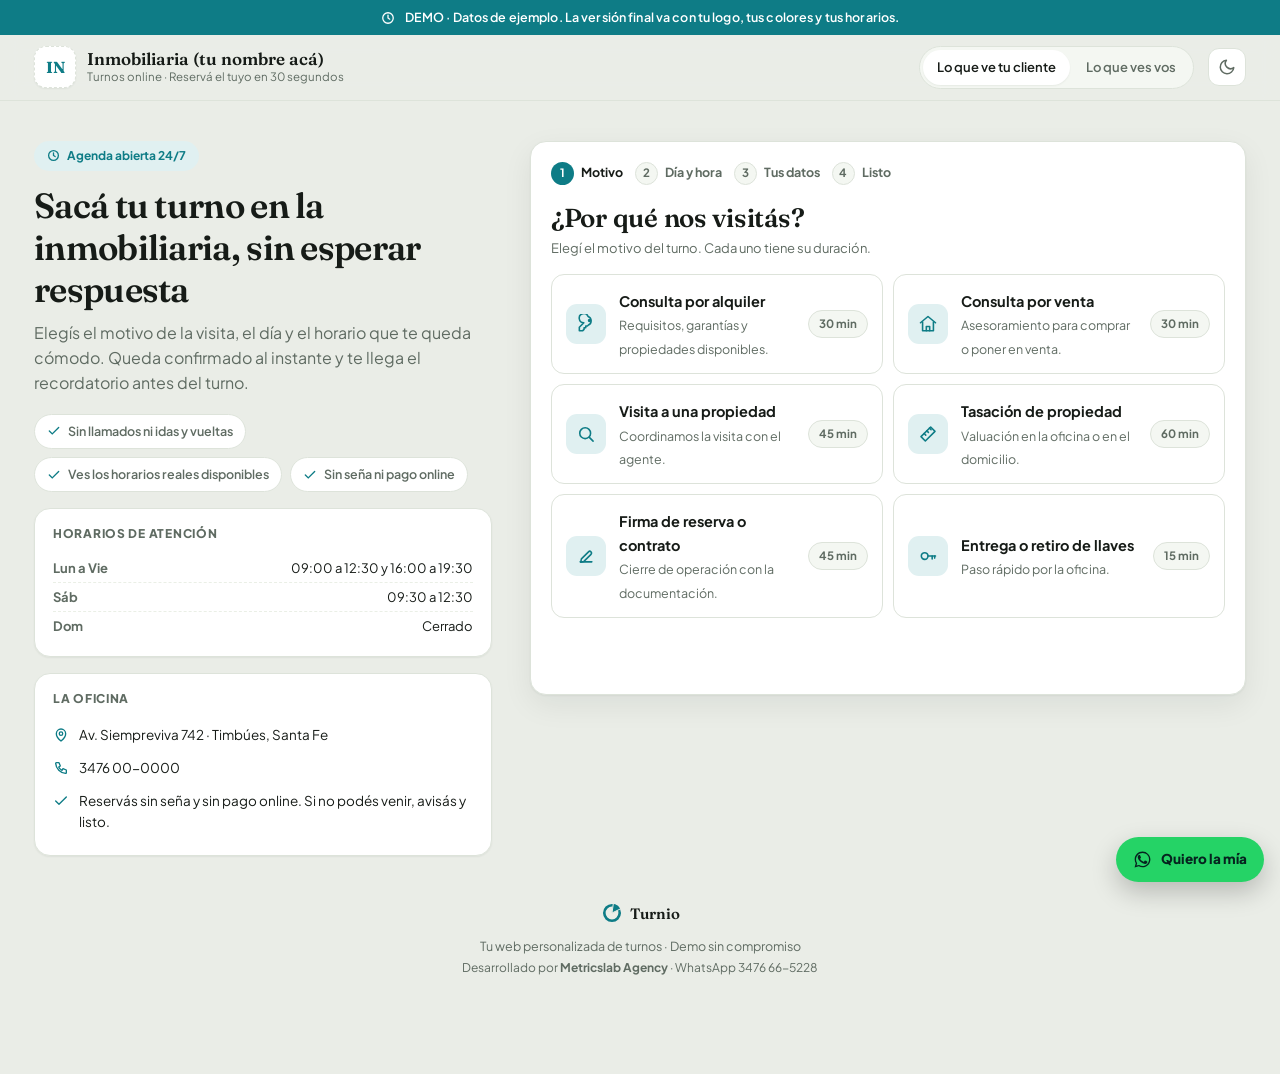
==== commit bf9889ba: "Rename index_10.html to index.html" ====
--- a/index.html
+++ b/index.html
@@ -40,7 +40,7 @@
   --ok:#20794d; --ok-soft:#dff0e6; --warn:#a76a12; --warn-soft:#fbeed5; --dang:#b6392c; --dang-soft:#fae2df;
   --sh:0 1px 2px rgba(20,30,25,.05), 0 10px 30px rgba(20,30,25,.07);
   --sh-s:0 1px 2px rgba(20,30,25,.06);
-  --r:16px; --r-s:11px; --max:1120px;
+  --r:16px; --r-s:11px; --max:1300px;
 }
 html.dark{
   --brand:#37b3bd; --brand-d:#2b98a1; --brand-ink:#06231f; --brand-soft:#15343a;
@@ -65,7 +65,7 @@
 p{margin:0}
 a{color:inherit}
 button,input,select,textarea{font:inherit;color:inherit}
-.wrap{max-width:var(--max); margin:0 auto; padding:0 18px}
+.wrap{max-width:var(--max); margin:0 auto; padding:0 clamp(16px,3.2vw,34px)}
 .mut{color:var(--mut)}
 .sm{font-size:13px}
 .xs{font-size:12px}
@@ -75,12 +75,12 @@
 
 /* ---------- barra demo ---------- */
 .demobar{background:var(--brand); color:var(--brand-ink); font-size:12.5px; font-weight:600; letter-spacing:.01em}
-.demobar .wrap{display:flex; gap:10px; align-items:center; justify-content:center; padding:8px 18px; text-align:center; flex-wrap:wrap}
+.demobar .wrap{display:flex; gap:10px; align-items:center; justify-content:center; padding:8px clamp(16px,3.2vw,34px); text-align:center; flex-wrap:wrap}
 .demobar svg{flex:none}
 
 /* ---------- header ---------- */
 header{position:sticky; top:0; z-index:40; background:color-mix(in srgb,var(--bg) 88%,transparent); backdrop-filter:blur(10px); border-bottom:1px solid var(--bd)}
-.hdr{display:flex; align-items:center; gap:14px; padding:11px 0; min-height:62px}
+.hdr{display:flex; align-items:center; gap:14px; padding-top:11px; padding-bottom:11px; min-height:62px}
 .brandbox{display:flex; align-items:center; gap:11px; min-width:0}
 .logoph{width:42px;height:42px;border-radius:12px;background:var(--surf);border:1px dashed var(--bd);display:grid;place-items:center;flex:none;font-family:'Fraunces',serif;font-weight:700;font-size:16px;color:var(--brand);box-shadow:var(--sh-s)}
 .bname{font-family:'Fraunces',serif; font-weight:600; font-size:17px; line-height:1.15; white-space:nowrap; overflow:hidden; text-overflow:ellipsis}
@@ -127,7 +127,7 @@
 /* ---------- hero ---------- */
 .hero{padding:38px 0 8px}
 .hero .kicker{display:inline-flex;align-items:center;gap:7px;font-size:12px;font-weight:700;color:var(--brand);background:var(--brand-soft);padding:6px 13px;border-radius:99px;margin-bottom:14px}
-.hero h1{margin-bottom:10px;max-width:19ch}
+.hero h1{margin-bottom:10px;max-width:19ch;font-size:clamp(25px,3.1vw,35px)}
 .hero p.lead{color:var(--mut);font-size:16px;max-width:52ch}
 .feats{display:flex;gap:8px;flex-wrap:wrap;margin-top:18px}
 .feat{display:flex;align-items:center;gap:7px;font-size:12.5px;font-weight:600;color:var(--mut);background:var(--surf);border:1px solid var(--bd);padding:7px 12px;border-radius:99px}
@@ -147,7 +147,7 @@
 .opt.sel .ic{background:var(--brand);color:var(--brand-ink)}
 .opt .t{font-weight:700;font-size:14.5px}
 .opt .d{font-size:12.5px;color:var(--mut)}
-.days{display:flex;gap:8px;overflow-x:auto;padding:2px 2px 10px;scrollbar-width:thin}
+.days{display:flex;gap:8px;overflow-x:auto;max-width:100%;padding:2px 2px 10px;scrollbar-width:thin;-webkit-overflow-scrolling:touch}
 .day{flex:none;width:64px;padding:9px 0;border-radius:12px;border:1.5px solid var(--bd);background:var(--surf);cursor:pointer;text-align:center;transition:.15s}
 .day:hover:not(:disabled){border-color:var(--brand)}
 .day.sel{background:var(--brand);border-color:var(--brand);color:var(--brand-ink)}
@@ -155,7 +155,11 @@
 .day .dw{font-size:10.5px;font-weight:700;text-transform:uppercase;letter-spacing:.04em;opacity:.75}
 .day .dn{font-size:19px;font-weight:800;font-family:'Fraunces',serif;line-height:1.15}
 .day .dm{font-size:10.5px;opacity:.7}
-.slots{display:grid;grid-template-columns:repeat(auto-fill,minmax(84px,1fr));gap:8px}
+.slots{display:grid;grid-template-columns:repeat(auto-fill,minmax(92px,1fr));gap:8px}
+@media(min-width:760px){
+  .days{display:grid;grid-template-columns:repeat(7,minmax(0,1fr));overflow:visible;gap:9px;padding-bottom:4px}
+  .day{width:auto}
+}
 .slot{padding:11px 4px;border-radius:11px;border:1.5px solid var(--bd);background:var(--surf);font-weight:700;font-size:14px;cursor:pointer;transition:.15s}
 .slot:hover{border-color:var(--brand);color:var(--brand)}
 .slot.sel{background:var(--brand);border-color:var(--brand);color:var(--brand-ink)}
@@ -169,7 +173,7 @@
 .ptabs{display:flex;gap:6px;overflow-x:auto;padding-bottom:2px;margin-bottom:16px}
 .ptab{flex:none;border:1px solid var(--bd);background:var(--surf);border-radius:99px;padding:8px 15px;font-size:13px;font-weight:700;color:var(--mut);cursor:pointer;transition:.15s;display:flex;align-items:center;gap:7px}
 .ptab.on{background:var(--txt);color:var(--bg);border-color:transparent}
-.kpis{display:grid;grid-template-columns:repeat(4,1fr);gap:11px;margin-bottom:16px}
+.kpis{display:grid;grid-template-columns:repeat(auto-fit,minmax(158px,1fr));gap:11px;margin-bottom:16px}
 .kpi{background:var(--surf);border:1px solid var(--bd);border-radius:13px;padding:13px 14px}
 .kpi .v{font-family:'Fraunces',serif;font-size:25px;font-weight:600;line-height:1.1}
 .kpi .k{font-size:11.5px;color:var(--mut);font-weight:600}
@@ -205,13 +209,60 @@
 #cta .later{margin-top:9px;border:0;background:transparent;color:var(--mut);font-size:12.5px;font-weight:600;cursor:pointer;text-decoration:underline}
 @media(min-width:560px){#cta{place-items:center}}
 
+/* ---------- layout 2 columnas ---------- */
+.split{display:grid;grid-template-columns:1fr;gap:20px;align-items:start}
+.split>*{min-width:0}
+.pmain,.sideinfo,#wizard{min-width:0}
+.side{display:flex;flex-direction:column;gap:16px}
+.sideinfo{display:flex;flex-direction:column;gap:16px}
+.optgrid{display:grid;grid-template-columns:1fr;gap:10px}
+.opt{margin-bottom:0;height:100%}
+.infocard{background:var(--surf);border:1px solid var(--bd);border-radius:var(--r);padding:16px 18px;box-shadow:var(--sh-s)}
+.infocard .t{font-size:12px;font-weight:800;letter-spacing:.06em;text-transform:uppercase;color:var(--mut);margin-bottom:10px}
+.iline{display:flex;gap:10px;align-items:flex-start;padding:6px 0;font-size:13.5px}
+.iline svg{color:var(--brand);flex:none;margin-top:2px}
+.iline b{font-weight:700}
+.hpub{display:flex;justify-content:space-between;gap:14px;font-size:13px;padding:4px 0;border-bottom:1px dashed var(--bd2)}
+.hpub:last-child{border-bottom:0}
+.hpub span:first-child{color:var(--mut);font-weight:700;white-space:nowrap}
+.hpub span:last-child{text-align:right}
+.prox{display:flex;gap:10px;align-items:center;padding:9px 0;border-bottom:1px solid var(--bd2);font-size:13px}
+.prox:last-child{border-bottom:0}
+.prox .d{width:44px;flex:none;text-align:center;background:var(--surf2);border-radius:9px;padding:4px 0;line-height:1.1}
+.prox .d b{display:block;font-family:'Fraunces',serif;font-size:15px}
+.prox .d small{font-size:9.5px;color:var(--mut);text-transform:uppercase;letter-spacing:.04em}
+@media(min-width:1000px){
+  .split{grid-template-columns:minmax(310px,.82fr) 1.18fr;gap:30px}
+  .side{position:sticky;top:84px}
+  .optgrid{grid-template-columns:1fr 1fr}
+  #wizard{min-height:470px}
+  .kpis{grid-template-columns:repeat(2,1fr)}
+  .panel-split .side{position:sticky;top:84px}
+}
+@media(min-width:1240px){
+  .split{grid-template-columns:minmax(330px,.78fr) 1.22fr;gap:38px}
+  .kpis{grid-template-columns:repeat(4,1fr)}
+}
+@media(min-width:1000px){
+  .pnav{flex-direction:column;overflow:visible;gap:7px;margin-bottom:0}
+  .pnav .ptab{width:100%;justify-content:flex-start;border-radius:12px;padding:11px 15px}
+}
+@media(max-width:999px){
+  .side{display:contents}
+  .side .hero{order:1;padding-bottom:0}
+  #wizard{order:2}
+  .sideinfo{order:3;display:flex;flex-direction:column;gap:16px}
+  .pnav{order:1;margin-bottom:0}
+  .pmain{order:2}
+  .panel-split .side .infocard{display:none}
+}
 footer{padding:34px 0 96px;color:var(--mut);font-size:12.5px}
 .tio{display:inline-flex;align-items:center;gap:7px;font-family:'Fraunces',serif;font-weight:600;color:var(--txt);font-size:15px}
 
 @media(max-width:760px){
   .grid2{grid-template-columns:1fr}
   .kpis{grid-template-columns:1fr 1fr}
-  .hdr{flex-wrap:wrap;padding:10px 0;gap:10px}
+  .hdr{flex-wrap:wrap;padding-top:10px;padding-bottom:10px;gap:10px}
   .brandbox{flex:1;min-width:0}
   .hdr .spacer{display:none}
   .seg{width:100%;order:3}
@@ -255,8 +306,10 @@
 
 <!-- ============ VISTA CLIENTE ============ -->
 <main id="view-cli">
-  <section class="hero">
-    <div class="wrap">
+  <section class="wrap" style="padding-top:clamp(22px,3.4vw,40px);padding-bottom:12px">
+   <div class="split">
+    <aside class="side">
+      <div class="hero" style="padding:0">
       <span class="kicker">
         <svg width="13" height="13" viewBox="0 0 24 24" fill="none" stroke="currentColor" stroke-width="2.4" stroke-linecap="round"><circle cx="12" cy="12" r="9"/><path d="M12 7v5l3 2"/></svg>
         Agenda abierta 24/7
@@ -268,10 +321,23 @@
         <span class="feat"><svg width="14" height="14" viewBox="0 0 24 24" fill="none" stroke="currentColor" stroke-width="2.3" stroke-linecap="round"><path d="M20 6L9 17l-5-5"/></svg> Ves los horarios reales disponibles</span>
         <span class="feat"><svg width="14" height="14" viewBox="0 0 24 24" fill="none" stroke="currentColor" stroke-width="2.3" stroke-linecap="round"><path d="M20 6L9 17l-5-5"/></svg> Sin seña ni pago online</span>
       </div>
-    </div>
-  </section>
-
-  <section class="wrap" style="padding-top:22px;padding-bottom:10px">
+      </div>
+
+      <div class="sideinfo">
+      <div class="infocard">
+        <div class="t">Horarios de atención</div>
+        <div id="horpub"></div>
+      </div>
+
+      <div class="infocard">
+        <div class="t">La oficina</div>
+        <div class="iline"><svg width="16" height="16" viewBox="0 0 24 24" fill="none" stroke="currentColor" stroke-width="2" stroke-linecap="round" stroke-linejoin="round"><path d="M12 21s7-5.6 7-11a7 7 0 1 0-14 0c0 5.4 7 11 7 11z"/><circle cx="12" cy="10" r="2.6"/></svg><span id="idir"></span></div>
+        <div class="iline"><svg width="16" height="16" viewBox="0 0 24 24" fill="none" stroke="currentColor" stroke-width="2" stroke-linecap="round" stroke-linejoin="round"><path d="M5 4h4l2 5-2.5 1.5a11 11 0 0 0 5 5L15 13l5 2v4a1 1 0 0 1-1.1 1A16 16 0 0 1 4 5.1 1 1 0 0 1 5 4z"/></svg><span id="itel"></span></div>
+        <div class="iline"><svg width="16" height="16" viewBox="0 0 24 24" fill="none" stroke="currentColor" stroke-width="2" stroke-linecap="round" stroke-linejoin="round"><path d="M20 6L9 17l-5-5"/></svg><span>Reservás sin seña y sin pago online. Si no podés venir, avisás y listo.</span></div>
+      </div>
+      </div>
+    </aside>
+
     <div class="card pad" id="wizard">
       <div class="steps" id="steps"></div>
       <div id="stepbody"></div>
@@ -280,6 +346,7 @@
         <button class="btn" id="next">Continuar</button>
       </div>
     </div>
+   </div>
   </section>
 </main>
 
@@ -297,16 +364,25 @@
       </span>
     </div>
 
-    <div class="kpis" id="kpis"></div>
-
-    <div class="ptabs" id="ptabs">
-      <button class="ptab on" data-p="agenda">Agenda</button>
-      <button class="ptab" data-p="horarios">Horarios y franjas</button>
-      <button class="ptab" data-p="agentes">Agentes</button>
-      <button class="ptab" data-p="servicios">Tipos de turno</button>
+    <div class="split panel-split">
+      <aside class="side">
+        <div class="ptabs pnav" id="ptabs">
+          <button class="ptab on" data-p="agenda">Agenda</button>
+          <button class="ptab" data-p="horarios">Horarios y franjas</button>
+          <button class="ptab" data-p="agentes">Agentes</button>
+          <button class="ptab" data-p="servicios">Tipos de turno</button>
+        </div>
+        <div class="infocard">
+          <div class="t">Próximos turnos</div>
+          <div id="proxwrap"></div>
+        </div>
+      </aside>
+
+      <div class="pmain">
+        <div class="kpis" id="kpis"></div>
+        <div id="panelbody"></div>
+      </div>
     </div>
-
-    <div id="panelbody"></div>
   </section>
 </main>
 
@@ -485,17 +561,18 @@
   var P=pasos(), k=P[app.paso], b=$('#stepbody'), h='';
 
   if(k==='sv'){
-    h='<h2 style="margin-bottom:4px">¿Por qué nos visitás?</h2><p class="mut sm" style="margin-bottom:16px">Elegí el motivo del turno. Cada uno tiene su duración.</p>';
+    h='<h2 style="margin-bottom:4px">¿Por qué nos visitás?</h2><p class="mut sm" style="margin-bottom:16px">Elegí el motivo del turno. Cada uno tiene su duración.</p><div class="optgrid">';
     serviciosOn().forEach(function(s){
       h+='<button class="opt '+(app.sv===s.id?'sel':'')+'" data-sv="'+s.id+'">'
         +'<span class="ic">'+svg(s.ic)+'</span>'
         +'<span style="flex:1"><span class="t">'+s.n+'</span><br><span class="d">'+s.d+'</span></span>'
         +'<span class="pill">'+s.dur+' min</span></button>';
     });
+    h+='</div>';
   }
 
   if(k==='ag'){
-    h='<h2 style="margin-bottom:4px">¿Con qué agente?</h2><p class="mut sm" style="margin-bottom:16px">Cada agente tiene su propia agenda y sus horarios.</p>';
+    h='<h2 style="margin-bottom:4px">¿Con qué agente?</h2><p class="mut sm" style="margin-bottom:16px">Cada agente tiene su propia agenda y sus horarios.</p><div class="optgrid">';
     agentesOn().forEach(function(a){
       var ini=a.n.split(' ').map(function(x){return x[0];}).join('').slice(0,2).toUpperCase();
       h+='<button class="opt '+(app.ag===a.id?'sel':'')+'" data-ag="'+a.id+'">'
@@ -504,7 +581,7 @@
     });
     h+='<button class="opt '+(app.ag==='cualquiera'?'sel':'')+'" data-ag="cualquiera">'
       +'<span class="ic">'+svg(IC.reloj)+'</span>'
-      +'<span style="flex:1"><span class="t">El primero disponible</span><br><span class="d">Me acomodo al horario que haya antes.</span></span></button>';
+      +'<span style="flex:1"><span class="t">El primero disponible</span><br><span class="d">Me acomodo al horario que haya antes.</span></span></button></div>';
   }
 
   if(k==='fh'){
@@ -680,7 +757,7 @@
 }
 
 function renderPanel(){
-  renderKpis();
+  renderKpis(); renderProximos(); renderHorarioPublico();
   var b=$('#panelbody'), h='';
 
   /* ---------------- AGENDA ---------------- */
@@ -868,6 +945,42 @@
   if(t.hasAttribute('data-sd')){ servicio(t.getAttribute('data-sd')).dur=+t.value; return; }
 });
 
+/* ---------- horarios visibles para el cliente ---------- */
+function renderHorarioPublico(){
+  var ag=agentesOn()[0], orden=[1,2,3,4,5,6,0], filas=[], txt=[];
+  orden.forEach(function(d){
+    var c=ag.hor[d];
+    txt.push(!c.on||!c.bl.length ? 'Cerrado'
+      : c.bl.map(function(b){ return b.a+' a '+b.b; }).join(' y '));
+  });
+  var i=0;
+  while(i<orden.length){
+    var j=i; while(j+1<orden.length && txt[j+1]===txt[i]) j++;
+    var et = (i===j) ? cap(DIAS3[orden[i]]) : cap(DIAS3[orden[i]])+' a '+cap(DIAS3[orden[j]]);
+    filas.push('<div class="hpub"><span>'+et+'</span><span>'+txt[i]+'</span></div>');
+    i=j+1;
+  }
+  var el=$('#horpub'); if(el) el.innerHTML=filas.join('');
+}
+
+/* ---------- proximos turnos (panel) ---------- */
+function renderProximos(){
+  var el=$('#proxwrap'); if(!el) return;
+  var hoy=iso(HOY);
+  var l=DB.turnos.filter(function(t){ return t.fecha>=hoy && t.estado!=='cancelado' && t.tipo==='turno'; })
+    .sort(function(a,b){ return a.fecha===b.fecha ? hm(a.hora)-hm(b.hora) : (a.fecha<b.fecha?-1:1); })
+    .slice(0,5);
+  if(!l.length){ el.innerHTML='<p class="mut sm">Todavía no hay turnos cargados.</p>'; return; }
+  el.innerHTML=l.map(function(t){
+    var d=fromIso(t.fecha), a=agente(t.ag);
+    return '<div class="prox"><div class="d"><b>'+d.getDate()+'</b><small>'+MES3[d.getMonth()]+'</small></div>'
+      +'<div style="flex:1;min-width:0"><div class="b">'+t.hora+' · '+t.cli+'</div>'
+      +'<div class="mut xs" style="white-space:nowrap;overflow:hidden;text-overflow:ellipsis">'+servicio(t.sv).n+'</div></div>'
+      +'<span class="avat" style="background:'+a.color+';width:24px;height:24px;font-size:10px">'
+      +a.n.split(' ').map(function(x){return x[0];}).join('').slice(0,2).toUpperCase()+'</span></div>';
+  }).join('');
+}
+
 /* =======================================================================
    NAVEGACION / TEMA
    ======================================================================= */
@@ -974,7 +1087,9 @@
 $('#bname').textContent=CONFIG.nombre;
 $('#bsub').textContent=CONFIG.subtitulo;
 $('#logoph').textContent=CONFIG.iniciales;
-renderSteps(); renderPaso(); renderKpis();
+$('#idir').textContent=CONFIG.direccion;
+$('#itel').textContent=CONFIG.telefono;
+renderSteps(); renderPaso(); renderKpis(); renderProximos(); renderHorarioPublico();
 
 })();
 </script>
